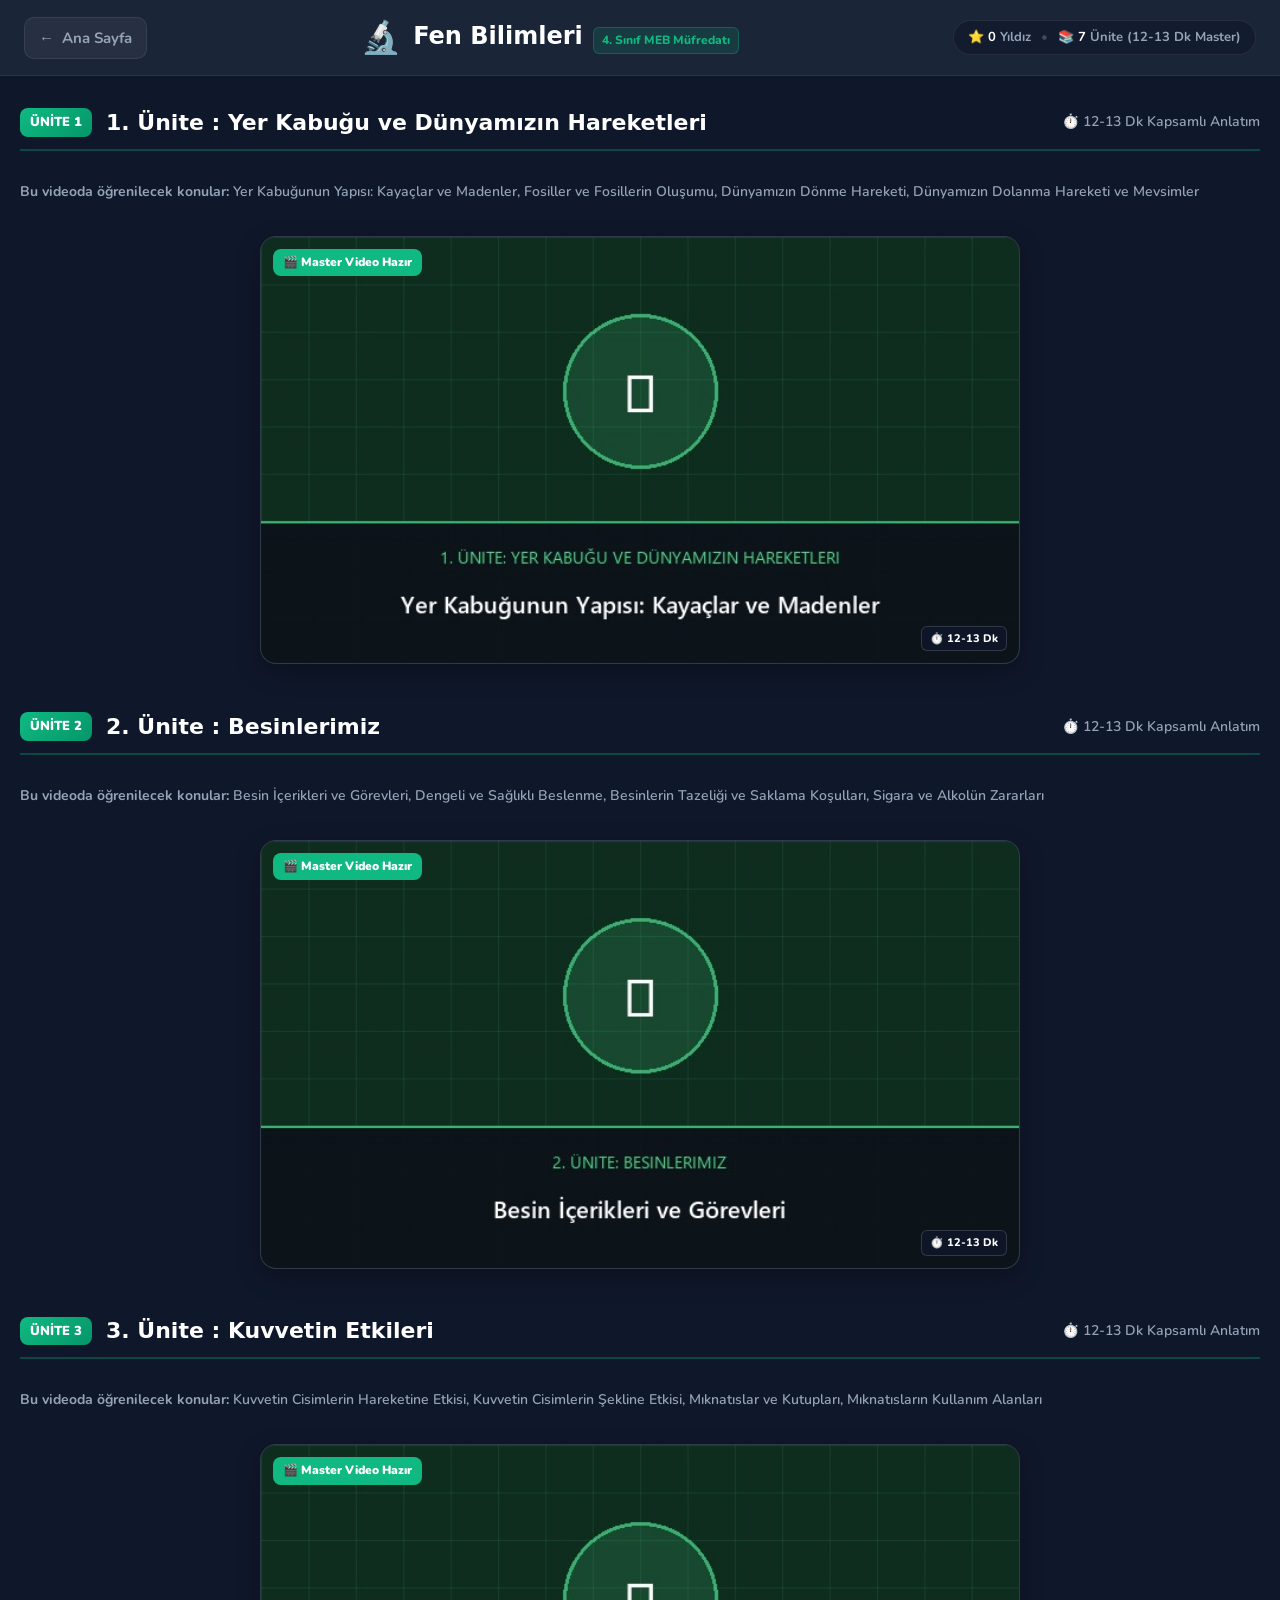
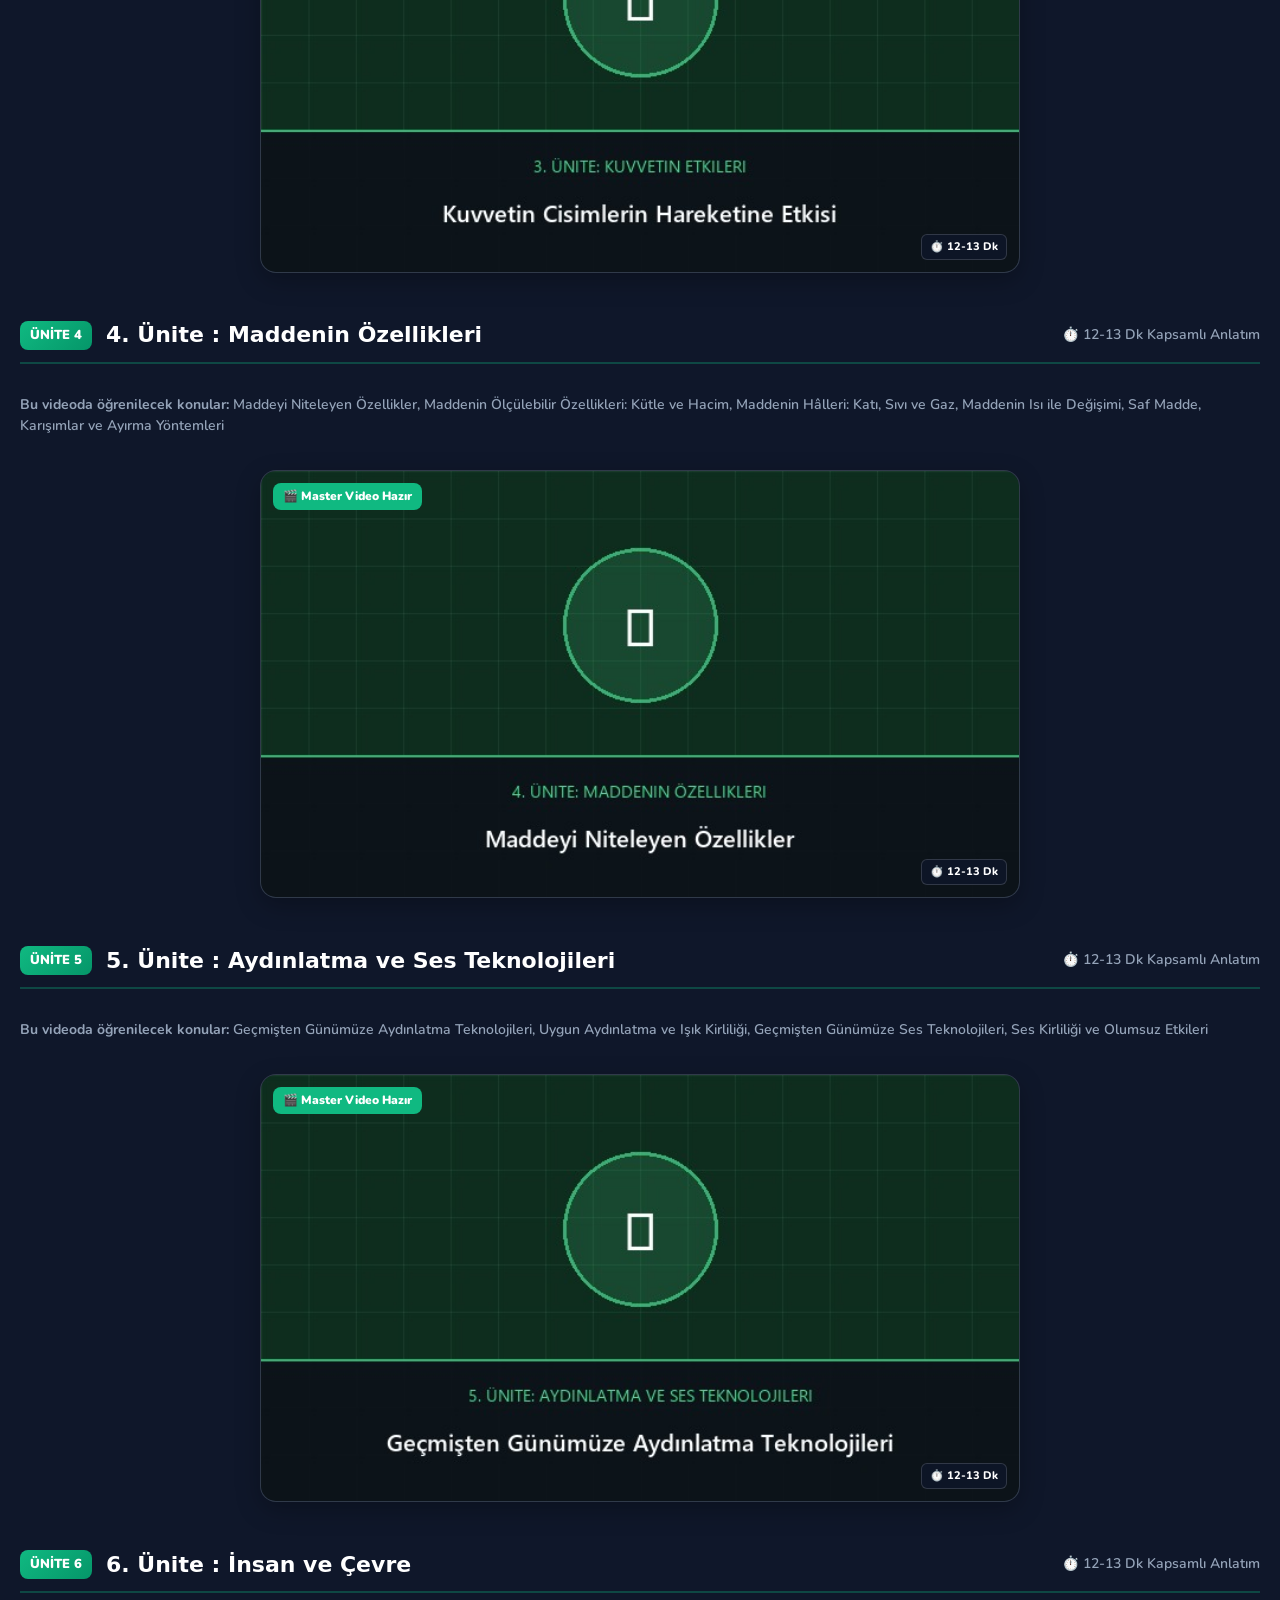
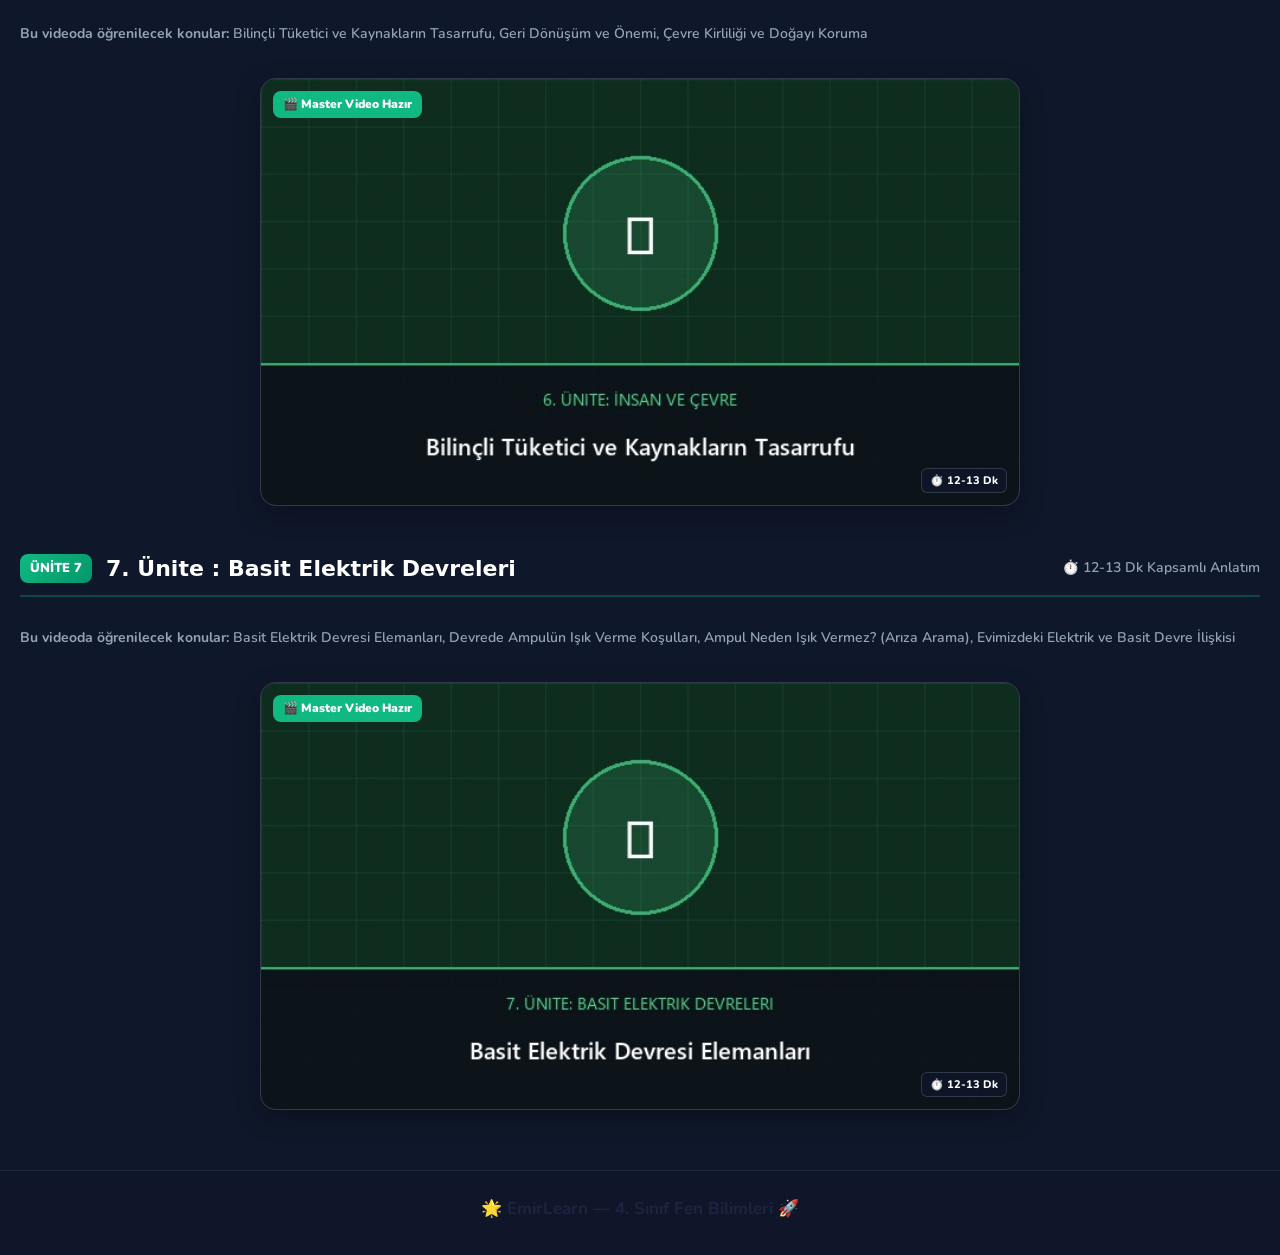
==== fen/index.html @ d43d8d72 "emir" ====
<!DOCTYPE html>
<html lang="tr">
<head>
  <meta charset="UTF-8" />
  <meta name="viewport" content="width=device-width, initial-scale=1.0" />
  <title>Fen Bilimleri — 4. Sınıf | EmirLearn</title>
  <link rel="stylesheet" href="../style.css" />
  <link rel="stylesheet" href="fen.css" />
  <link href="https://fonts.googleapis.com/css2?family=Nunito:wght@400;600;700;800;900&display=swap" rel="stylesheet" />
</head>
<body class="clean-subject-page fen-theme">

  <!-- 1. SADE VE ŞIK ÜST HEADER (KALABALIKSIZ) -->
  <header class="clean-nav-header">
    <div class="clean-nav-inner">
      <a href="../index.html" class="clean-back-link" title="Ana Sayfaya Dön">
        <span class="back-icon">←</span>
        <span class="back-text">Ana Sayfa</span>
      </a>

      <div class="clean-title-center">
        <span class="subject-emoji">🔬</span>
        <div class="title-wrap">
          <h1 class="subject-main-heading">Fen Bilimleri</h1>
          <span class="grade-pill">4. Sınıf MEB Müfredatı</span>
        </div>
      </div>

      <div class="clean-stats-pill">
        <span class="stat-item">⭐ <strong id="headerStarCount">0</strong> Yıldız</span>
        <span class="stat-divider">•</span>
        <span class="stat-item">📚 <strong>7</strong> Ünite (12-13 Dk Master)</span>
      </div>
    </div>
  </header>

  <!-- 2. ÜNİTELER VE KONULAR (1. ÜNİTE : KONUSU -> KONU İSMİ VE RESMİ) -->
  <main class="clean-content-wrapper">
    <div class="clean-container">
      <div id="unitsContainer" class="units-flow-container">
        <div class="clean-loading-box">
          <div class="spinner"></div>
          <p>Fen Bilimleri konuları yükleniyor...</p>
        </div>
      </div>
    </div>
  </main>

  <!-- 3. DİREKT VİDEO MODAL (TIKLAYINCA DİREKT AÇILIR & SAĞ ÜSTTE KIRMIZI ÇARPI) -->
  <div id="directVideoModal" class="video-cinema-backdrop" style="display:none;" onclick="handleModalBackdropClick(event)">
    <div class="video-cinema-container">
      <button class="red-cross-close-btn" onclick="closeDirectVideoModal()" title="Videoyu Kapat (ESC)" aria-label="Videoyu Kapat">
        ✕
      </button>

      <div class="cinema-header">
        <span class="cinema-unit-tag" id="cinemaUnitTag">1. Ünite</span>
        <h2 class="cinema-lesson-title" id="cinemaLessonTitle">Ders Videosu</h2>
      </div>

      <div class="cinema-player-area">
        <div class="video-aspect-box" id="cinemaVideoBox">
          <video id="modalVideoElement" controls playsinline preload="auto">
            <source id="modalVideoSource" src="" type="video/mp4" />
            Tarayıcınız video oynatmayı desteklemiyor.
          </video>
        </div>

        <div id="cinemaPendingBox" class="pending-notice-box" style="display:none;">
          <div class="pending-emoji">🎬</div>
          <h3>Bu konunun videosu hazırlanıyor!</h3>
          <p id="pendingText">Şimdilik bu konunun interaktif test sorularını çözebilir ve deneyleri keşfedebilirsin.</p>
        </div>
      </div>

      <div class="cinema-footer">
        <div class="cinema-footer-left">
          <span class="duration-badge" id="cinemaDurationBadge">⏱ — dk</span>
          <span class="desc-text" id="cinemaDescText">Konuyu keşfettikten sonra 5 soruluk test ile kendini dene!</span>
        </div>
        <div class="cinema-footer-right">
          <button class="go-test-button" id="cinemaGoTestBtn" onclick="goToCurrentQuiz()">
            <span>📝 Konu Testini Çöz (5 Soru)</span>
            <span class="arrow-icon">→</span>
          </button>
        </div>
      </div>
    </div>
  </div>

  <footer class="clean-footer">
    <p>🌟 EmirLearn — 4. Sınıf Fen Bilimleri 🚀</p>
  </footer>

  <script src="../data/fen-lessons-data.js"></script>
  <script src="fen-app.js"></script>
</body>
</html>
---- style.css ----
/* ==========================================================================
   EmirLearn — 4. Sınıf Türkçe Çocuk Eğitim Platformu Tasarım Sistemi
   Tasarım Değişkenleri, Tipografi, Bileşenler, Modüller ve PWA Stilleri
   ========================================================================== */

/* --------------------------------------------------------------------------
   1. CSS DEĞİŞKENLERİ (:root) & TEMALAR
   -------------------------------------------------------------------------- */
:root {
  /* Marka Renkleri */
  --marka: #7C3AED;
  --marka-koyu: #5B21B6;
  --marka-acik: #F1E8FF;
  --marka-gradyan: linear-gradient(135deg, #7C3AED, #EC4899);

  /* Zemin ve Metin Renkleri */
  --zemin: #F3F5FF;
  --kart: #FFFFFF;
  --metin: #1F2340;
  --metin-ikincil: #5B6280;
  --cizgi: #E3E7F5;

  /* Sabit Ders Renkleri (Varsayılan: Sosyal) */
  --ders-ana: #FF9F1C;
  --ders-koyu: #B45309;
  --ders-acik: #FFF3E0;

  /* Durum Renkleri */
  --basari: #16A34A;
  --yumusak-hata: #FB7185;
  --altin: #FFC83D;

  /* Ölçüler & Köşe Yuvarlaklıkları */
  --r-sm: 12px;
  --r-md: 20px;
  --r-lg: 28px;
  --r-full: 999px;

  /* Boşluk Ölçeği */
  --s-4: 4px;
  --s-8: 8px;
  --s-12: 12px;
  --s-16: 16px;
  --s-24: 24px;
  --s-32: 32px;
  --s-48: 48px;

  /* Yumuşak Renkli Gölgeler */
  --golge-sm: 0 4px 12px rgba(124, 58, 237, 0.08);
  --golge-md: 0 8px 24px rgba(124, 58, 237, 0.12);
  --golge-lg: 0 16px 40px rgba(124, 58, 237, 0.18);
  --golge-kart: 0 6px 20px rgba(31, 35, 64, 0.06);

  /* Geçişler */
  --gecis-hizli: 150ms ease;
  --gecis-normal: 250ms cubic-bezier(0.4, 0, 0.2, 1);

  /* Tipografi */
  --font-baslik: 'Baloo 2', ui-rounded, 'Segoe UI', system-ui, -apple-system, sans-serif;
  --font-govde: 'Nunito', ui-rounded, 'Segoe UI', system-ui, -apple-system, sans-serif;
}

/* Ders Teması Özelleştirmeleri (data-ders özniteliği) */
[data-ders="sosyal"],
.ders-tema-sosyal {
  --ders-ana: #FF9F1C;
  --ders-koyu: #B45309;
  --ders-acik: #FFF3E0;
}

[data-ders="turkce"],
.ders-tema-turkce {
  --ders-ana: #F43F5E;
  --ders-koyu: #BE123C;
  --ders-acik: #FFE4E9;
}

[data-ders="matematik"],
.ders-tema-matematik {
  --ders-ana: #3B82F6;
  --ders-koyu: #1D4ED8;
  --ders-acik: #E0EDFF;
}

[data-ders="fen"],
.ders-tema-fen {
  --ders-ana: #10B981;
  --ders-koyu: #047857;
  --ders-acik: #DDF8EC;
}

/* --------------------------------------------------------------------------
   2. TEMEL SIFIRLAMA & TİPOGRAFİ
   -------------------------------------------------------------------------- */
*, *::before, *::after {
  box-sizing: border-box;
  margin: 0;
  padding: 0;
}

html {
  font-size: 17px;
  scroll-behavior: smooth;
  -webkit-text-size-adjust: 100%;
}

body {
  font-family: var(--font-govde);
  font-size: 1rem;
  line-height: 1.6;
  color: var(--metin);
  background-color: var(--zemin);
  min-height: 100vh;
  display: flex;
  flex-direction: column;
  overflow-x: hidden;
}

h1, h2, h3, h4, h5, h6 {
  font-family: var(--font-baslik);
  font-weight: 700;
  line-height: 1.25;
  color: var(--metin);
}

h1 { font-size: 40px; }
h2 { font-size: 30px; }
h3 { font-size: 22px; }
h4 { font-size: 18px; }

p {
  margin-bottom: var(--s-8);
  font-size: 1rem;
  color: var(--metin);
}

a {
  color: var(--marka);
  text-decoration: none;
  transition: color var(--gecis-hizli);
}

img, video {
  max-width: 100%;
  display: block;
}

/* Erişilebilir Odak Halkası (:focus-visible) */
:focus-visible {
  outline: 3px solid var(--marka);
  outline-offset: 2px;
  border-radius: var(--r-sm);
}

/* --------------------------------------------------------------------------
   3. TEK TİP BİLEŞENLER (BUTONLAR, ROZETLER, KARTLAR)
   -------------------------------------------------------------------------- */

/* Buton Ailesi — min yükseklik 48px, dokunmatik dostu */
.btn {
  display: inline-flex;
  align-items: center;
  justify-content: center;
  gap: var(--s-8);
  min-height: 48px;
  padding: var(--s-12) var(--s-24);
  font-family: var(--font-govde);
  font-size: 1rem;
  font-weight: 800;
  border-radius: var(--r-md);
  border: 2px solid transparent;
  cursor: pointer;
  user-select: none;
  text-align: center;
  transition: transform var(--gecis-hizli), box-shadow var(--gecis-hizli), background var(--gecis-hizli);
}

.btn:hover:not(:disabled) {
  transform: translateY(-2px);
}

.btn:active:not(:disabled) {
  transform: scale(0.97);
}

.btn:disabled {
  opacity: 0.55;
  cursor: not-allowed;
  transform: none;
}

/* Birincil Buton: Gradyan dolgulu */
.btn-birincil {
  background: var(--marka-gradyan);
  color: #FFFFFF;
  box-shadow: 0 4px 16px rgba(124, 58, 237, 0.28);
}
.btn-birincil:hover:not(:disabled) {
  box-shadow: 0 8px 24px rgba(124, 58, 237, 0.40);
}

/* İkincil Buton: Açık zemin + yumuşak çerçeve */
.btn-ikincil {
  background: var(--marka-acik);
  color: var(--marka-koyu);
  border-color: rgba(124, 58, 237, 0.25);
}
.btn-ikincil:hover:not(:disabled) {
  background: #E9DCFF;
  border-color: var(--marka);
}

/* Üçüncül Buton: Yalnız metin */
.btn-ucuncul {
  background: transparent;
  color: var(--metin-ikincil);
}
.btn-ucuncul:hover:not(:disabled) {
  background: rgba(31, 35, 64, 0.05);
  color: var(--metin);
}

/* Ders Renkli Birincil Buton */
.btn-ders {
  background: var(--ders-ana);
  color: #FFFFFF;
  box-shadow: 0 4px 14px rgba(0, 0, 0, 0.12);
}
.btn-ders:hover:not(:disabled) {
  filter: brightness(1.08);
}

/* Rozetler (Pills) */
.rozet {
  display: inline-flex;
  align-items: center;
  gap: var(--s-4);
  padding: 4px 12px;
  font-family: var(--font-govde);
  font-size: 0.85rem;
  font-weight: 800;
  border-radius: var(--r-full);
  line-height: 1.4;
}

.rozet-marka {
  background: var(--marka-acik);
  color: var(--marka-koyu);
}

.rozet-ders {
  background: var(--ders-acik);
  color: var(--ders-koyu);
  border: 1px solid rgba(0, 0, 0, 0.06);
}

.rozet-altin {
  background: #FFF8E1;
  color: #B45309;
}

.rozet-basari {
  background: #DDF8EC;
  color: var(--basari);
}

/* Segmented Kontrol (Kartlar | Harita) */
.segment-kontrol {
  display: inline-flex;
  background: #E8EDF8;
  padding: 4px;
  border-radius: var(--r-full);
  gap: 4px;
}

.segment-btn {
  display: inline-flex;
  align-items: center;
  gap: 6px;
  padding: 8px 18px;
  font-family: var(--font-govde);
  font-size: 0.95rem;
  font-weight: 800;
  color: var(--metin-ikincil);
  background: transparent;
  border: none;
  border-radius: var(--r-full);
  cursor: pointer;
  transition: all var(--gecis-hizli);
  min-height: 40px;
}

.segment-btn.aktif {
  background: #FFFFFF;
  color: var(--marka);
  box-shadow: 0 2px 8px rgba(0, 0, 0, 0.1);
}

/* --------------------------------------------------------------------------
   4. ÜST BAŞLIK (HEADER) & GAMIFICATION BAR
   -------------------------------------------------------------------------- */
.ana-header {
  background: #FFFFFF;
  border-bottom: 2px solid var(--cizgi);
  position: sticky;
  top: 0;
  z-index: 100;
  box-shadow: var(--golge-sm);
}

.header-govde {
  max-width: 1280px;
  margin: 0 auto;
  padding: var(--s-12) var(--s-24);
  display: flex;
  align-items: center;
  justify-content: space-between;
  gap: var(--s-16);
}

.logo-alani {
  display: flex;
  align-items: center;
  gap: var(--s-12);
  cursor: pointer;
}

.logo-ikon {
  font-size: 2.2rem;
  line-height: 1;
  filter: drop-shadow(0 4px 8px rgba(124, 58, 237, 0.3));
  transition: transform var(--gecis-normal);
}
.logo-alani:hover .logo-ikon {
  transform: rotate(15deg) scale(1.1);
}

.logo-baslik {
  font-family: var(--font-baslik);
  font-size: 1.7rem;
  font-weight: 800;
  background: var(--marka-gradyan);
  -webkit-background-clip: text;
  -webkit-text-fill-color: transparent;
  display: block;
  line-height: 1.1;
}

.logo-alt {
  font-size: 0.82rem;
  font-weight: 700;
  color: var(--metin-ikincil);
  letter-spacing: 0.3px;
}

/* Gamification İstatistikleri (Seviye, XP, Yıldız, Elmas, Seri) */
.header-istatistikler {
  display: flex;
  align-items: center;
  gap: var(--s-12);
  flex-wrap: wrap;
}

.stat-kapsul {
  display: flex;
  align-items: center;
  gap: 6px;
  background: var(--zemin);
  border: 1px solid var(--cizgi);
  padding: 6px 14px;
  border-radius: var(--r-full);
  font-weight: 800;
  font-size: 0.95rem;
  color: var(--metin);
  min-height: 40px;
  cursor: default;
  transition: transform var(--gecis-hizli);
}
.stat-kapsul:hover {
  transform: translateY(-1px);
}

.seviye-bar-kapsul {
  display: flex;
  flex-direction: column;
  gap: 3px;
  min-width: 140px;
  background: #FFFFFF;
  padding: 4px 12px;
  border-radius: var(--r-md);
  border: 1px solid var(--cizgi);
}

.seviye-metin-satiri {
  display: flex;
  justify-content: space-between;
  font-size: 0.8rem;
  font-weight: 800;
  color: var(--marka-koyu);
}

.seviye-bar-iz {
  width: 100%;
  height: 6px;
  background: var(--marka-acik);
  border-radius: var(--r-full);
  overflow: hidden;
}

.seviye-bar-dolgu {
  height: 100%;
  background: var(--marka-gradyan);
  border-radius: var(--r-full);
  transition: width 0.4s ease;
}

.ebeveyn-giris-btn {
  background: #EDE9FE;
  color: var(--marka);
  border: none;
  padding: 8px 14px;
  border-radius: var(--r-full);
  font-weight: 800;
  font-size: 0.9rem;
  cursor: pointer;
  display: flex;
  align-items: center;
  gap: 6px;
  transition: all var(--gecis-hizli);
}
.ebeveyn-giris-btn:hover {
  background: var(--marka);
  color: #FFFFFF;
}

/* --------------------------------------------------------------------------
   5. HERO BÖLÜMÜ & GÜNLÜK HEDEF SANDIĞI
   -------------------------------------------------------------------------- */
.hero-alani {
  background: linear-gradient(180deg, #FFFFFF 0%, var(--zemin) 100%);
  padding: var(--s-32) var(--s-24) var(--s-16);
  border-bottom: 1px solid var(--cizgi);
}

.hero-govde {
  max-width: 1280px;
  margin: 0 auto;
  display: grid;
  grid-template-columns: 1fr auto;
  gap: var(--s-24);
  align-items: center;
}

.hero-metinler h1 {
  margin-bottom: var(--s-8);
  color: var(--metin);
}

.hero-metinler p {
  font-size: 1.1rem;
  color: var(--metin-ikincil);
  max-width: 680px;
  margin-bottom: var(--s-16);
}

.hero-aksiyonlar {
  display: flex;
  gap: var(--s-12);
  flex-wrap: wrap;
}

.gunluk-sandik-karti {
  background: #FFFFFF;
  border: 2px dashed #CBD5E1;
  border-radius: var(--r-lg);
  padding: var(--s-16) var(--s-24);
  display: flex;
  align-items: center;
  gap: var(--s-16);
  box-shadow: var(--golge-sm);
  cursor: pointer;
  transition: all var(--gecis-hizli);
}
.gunluk-sandik-karti:hover {
  border-color: var(--altin);
  transform: translateY(-2px);
  box-shadow: 0 8px 24px rgba(255, 200, 61, 0.25);
}

.sandik-ikon {
  font-size: 2.5rem;
  animation: sandikSalla 3s infinite ease-in-out;
}
@keyframes sandikSalla {
  0%, 100% { transform: rotate(0deg); }
  10%, 30% { transform: rotate(-8deg); }
  20%, 40% { transform: rotate(8deg); }
  50% { transform: rotate(0deg); }
}

.sandik-bilgi h4 {
  font-size: 1rem;
  margin-bottom: 2px;
}
.sandik-bilgi p {
  font-size: 0.85rem;
  color: var(--metin-ikincil);
  margin: 0;
}

/* --------------------------------------------------------------------------
   6. DERSLER, FİLTRELER VE ARAMA
   -------------------------------------------------------------------------- */
.dersler-bolumu {
  max-width: 1280px;
  margin: 0 auto;
  padding: var(--s-32) var(--s-24) var(--s-48);
  width: 100%;
}

.bolum-baslik-satiri {
  display: flex;
  align-items: center;
  justify-content: space-between;
  flex-wrap: wrap;
  gap: var(--s-16);
  margin-bottom: var(--s-24);
}

.baslik-sol {
  display: flex;
  align-items: center;
  gap: var(--s-12);
}

.filtre-ve-arama-bari {
  display: flex;
  flex-direction: column;
  gap: var(--s-16);
  margin-bottom: var(--s-32);
}

/* Ders Filtre Çipleri */
.ders-cipleri-sarmal {
  display: flex;
  align-items: center;
  gap: var(--s-12);
  overflow-x: auto;
  padding-bottom: 6px;
  scroll-snap-type: x mandatory;
  -webkit-overflow-scrolling: touch;
}

.ders-cipleri-sarmal::-webkit-scrollbar {
  height: 6px;
}
.ders-cipleri-sarmal::-webkit-scrollbar-thumb {
  background: #CBD5E1;
  border-radius: 999px;
}

.ders-cipi {
  flex-shrink: 0;
  scroll-snap-align: start;
  min-height: 48px;
  padding: var(--s-8) var(--s-24);
  border-radius: var(--r-full);
  background: #FFFFFF;
  border: 2px solid var(--cizgi);
  color: var(--metin);
  font-family: var(--font-govde);
  font-size: 1rem;
  font-weight: 800;
  display: inline-flex;
  align-items: center;
  gap: var(--s-8);
  cursor: pointer;
  transition: all var(--gecis-hizli);
}

.ders-cipi:hover {
  transform: translateY(-2px);
  border-color: #CBD5E1;
}

.ders-cipi.aktif {
  background: var(--ders-ana);
  color: #FFFFFF;
  border-color: var(--ders-ana);
  box-shadow: 0 4px 14px rgba(0, 0, 0, 0.15);
}

.ders-sayac {
  background: rgba(0, 0, 0, 0.08);
  padding: 2px 8px;
  border-radius: var(--r-full);
  font-size: 0.85rem;
}
.ders-cipi.aktif .ders-sayac {
  background: rgba(255, 255, 255, 0.28);
  color: #FFFFFF;
}

/* Arama ve Ekstra Filtreler Satırı */
.arama-ve-ekstra-satir {
  display: flex;
  align-items: center;
  justify-content: space-between;
  flex-wrap: wrap;
  gap: var(--s-16);
}

.arama-kutusu-sarmal {
  position: relative;
  flex: 1;
  min-width: 260px;
  max-width: 480px;
}

.arama-kutusu {
  width: 100%;
  min-height: 48px;
  padding: var(--s-12) var(--s-16) var(--s-12) 44px;
  font-family: var(--font-govde);
  font-size: 1rem;
  color: var(--metin);
  background: #FFFFFF;
  border: 2px solid var(--cizgi);
  border-radius: var(--r-full);
  outline: none;
  transition: border-color var(--gecis-hizli), box-shadow var(--gecis-hizli);
}
.arama-kutusu:focus {
  border-color: var(--marka);
  box-shadow: 0 0 0 3px rgba(124, 58, 237, 0.15);
}

.arama-ikonu {
  position: absolute;
  left: 16px;
  top: 50%;
  transform: translateY(-50%);
  color: var(--metin-ikincil);
  font-size: 1.1rem;
  pointer-events: none;
}

.filtre-secenekleri-sag {
  display: flex;
  align-items: center;
  gap: var(--s-16);
  flex-wrap: wrap;
}

/* Toggle Switch (Sadece bitmemişler) */
.toggle-etiket {
  display: inline-flex;
  align-items: center;
  gap: var(--s-8);
  font-weight: 700;
  font-size: 0.95rem;
  cursor: pointer;
  user-select: none;
}

.toggle-anahtar {
  position: relative;
  display: inline-block;
  width: 46px;
  height: 26px;
}
.toggle-anahtar input {
  opacity: 0;
  width: 0;
  height: 0;
}
.toggle-kaydirak {
  position: absolute;
  cursor: pointer;
  top: 0; left: 0; right: 0; bottom: 0;
  background-color: #CBD5E1;
  border-radius: 999px;
  transition: 0.25s;
}
.toggle-kaydirak:before {
  position: absolute;
  content: "";
  height: 20px;
  width: 20px;
  left: 3px;
  bottom: 3px;
  background-color: white;
  border-radius: 50%;
  transition: 0.25s;
}
.toggle-anahtar input:checked + .toggle-kaydirak {
  background-color: var(--marka);
}
.toggle-anahtar input:checked + .toggle-kaydirak:before {
  transform: translateX(20px);
}

/* Sıralama Seçicisi */
.siralama-secici {
  min-height: 48px;
  padding: 0 var(--s-16);
  border-radius: var(--r-md);
  border: 2px solid var(--cizgi);
  background: #FFFFFF;
  font-family: var(--font-govde);
  font-size: 0.95rem;
  font-weight: 700;
  color: var(--metin);
  cursor: pointer;
  outline: none;
}
.siralama-secici:focus {
  border-color: var(--marka);
}

/* --------------------------------------------------------------------------
   7. ÜNİTE KARTLARI IZGARASI (KOMUT 2 STANDARDI)
   -------------------------------------------------------------------------- */
.unite-kartlari-grid {
  display: grid;
  grid-template-columns: repeat(auto-fill, minmax(320px, 1fr));
  gap: var(--s-24);
  width: 100%;
}

/* Ünite Kartı */
.unite-karti {
  background: var(--kart);
  border-radius: var(--r-lg);
  border: 2px solid transparent;
  box-shadow: var(--golge-kart);
  display: flex;
  flex-direction: column;
  overflow: hidden;
  position: relative;
  transition: transform var(--gecis-normal), box-shadow var(--gecis-normal), border-color var(--gecis-normal);
  cursor: pointer;
  height: 100%; /* Eşit yükseklik */
  animation: kartBelir 0.3s cubic-bezier(0.4, 0, 0.2, 1) both;
}

@keyframes kartBelir {
  from {
    opacity: 0;
    transform: translateY(12px);
  }
  to {
    opacity: 1;
    transform: translateY(0);
  }
}

.unite-karti:hover,
.unite-karti:focus-within {
  transform: translateY(-6px);
  box-shadow: 0 12px 32px rgba(124, 58, 237, 0.15);
  border-color: var(--ders-ana);
}

.unite-karti.tamamlandi {
  border-color: var(--altin);
  box-shadow: 0 8px 24px rgba(255, 200, 61, 0.2);
}

/* Kart Kapak Bölümü (16:9 Sabit Oran) */
.kart-kapak {
  position: relative;
  width: 100%;
  aspect-ratio: 16 / 9;
  background: linear-gradient(135deg, var(--ders-ana), var(--ders-koyu));
  overflow: hidden;
  display: flex;
  align-items: center;
  justify-content: center;
}

/* Gerçek Küçük Resim Görseli (Varsa net, soluklaştırmasız) */
.kart-kapak-gorseli {
  position: absolute;
  inset: 0;
  width: 100%;
  height: 100%;
  object-fit: cover;
  transition: transform 0.3s ease;
}
.unite-karti:hover .kart-kapak-gorseli {
  transform: scale(1.04);
}

/* Arka Plandaki Dev Ünite Numarası Filigranı */
.kart-filigran-no {
  position: absolute;
  right: -10px;
  bottom: -25px;
  font-family: var(--font-baslik);
  font-size: 130px;
  font-weight: 900;
  color: rgba(255, 255, 255, 0.18);
  pointer-events: none;
  user-select: none;
  line-height: 1;
}

/* Kart Kapak Üstü Rozeti (Sol Üst: TEK ROZET) */
.kart-rozet-sol-ust {
  position: absolute;
  top: 12px;
  left: 12px;
  background: rgba(15, 23, 42, 0.75);
  backdrop-filter: blur(8px);
  color: #FFFFFF;
  padding: 4px 10px;
  border-radius: var(--r-full);
  font-size: 0.8rem;
  font-weight: 800;
  z-index: 2;
  display: inline-flex;
  align-items: center;
  gap: 4px;
}

/* Kart Kapak Süre Rozeti (Sağ Alt: SÜRE KARTTA YALNIZCA BURADA!) */
.kart-sure-sag-alt {
  position: absolute;
  right: 12px;
  bottom: 12px;
  background: rgba(15, 23, 42, 0.85);
  backdrop-filter: blur(8px);
  color: #FFFFFF;
  padding: 4px 10px;
  border-radius: var(--r-full);
  font-size: 0.8rem;
  font-weight: 800;
  z-index: 2;
  display: inline-flex;
  align-items: center;
  gap: 4px;
}

/* 64px Oynat Butonu ve Nabız Halkası */
.kart-oynat-sarmal {
  position: relative;
  z-index: 3;
  display: flex;
  flex-direction: column;
  align-items: center;
  gap: 6px;
  cursor: pointer;
}

.kart-oynat-butonu-64 {
  width: 64px;
  height: 64px;
  border-radius: 50%;
  background: #FFFFFF;
  color: var(--ders-koyu);
  display: flex;
  align-items: center;
  justify-content: center;
  font-size: 26px;
  padding-left: 4px; /* play ikonunu ortalar */
  box-shadow: 0 8px 24px rgba(0, 0, 0, 0.28);
  transition: transform var(--gecis-normal), box-shadow var(--gecis-normal);
  position: relative;
}

.unite-karti:hover .kart-oynat-butonu-64 {
  transform: scale(1.08);
  box-shadow: 0 12px 30px rgba(0, 0, 0, 0.35);
}

.nabiz-halkasi {
  position: absolute;
  inset: -6px;
  border-radius: 50%;
  border: 3px solid rgba(255, 255, 255, 0.7);
  animation: nabizAt 2s infinite ease-out;
  opacity: 0;
  pointer-events: none;
}
.unite-karti:hover .nabiz-halkasi {
  opacity: 1;
}

@keyframes nabizAt {
  0% { transform: scale(0.95); opacity: 0.8; }
  100% { transform: scale(1.3); opacity: 0; }
}

.kart-oynat-yazi {
  color: #FFFFFF;
  font-size: 0.85rem;
  font-weight: 800;
  text-shadow: 0 2px 6px rgba(0, 0, 0, 0.7);
  letter-spacing: 0.2px;
}

/* Kart Gövdesi */
.kart-govde {
  padding: var(--s-24);
  display: flex;
  flex-direction: column;
  flex: 1;
  gap: var(--s-16);
}

.kart-ust-satir {
  display: flex;
  align-items: center;
  justify-content: space-between;
  gap: var(--s-8);
}

.kart-durum-rozet {
  font-size: 0.8rem;
  font-weight: 800;
  padding: 3px 10px;
  border-radius: var(--r-full);
}
.durum-yeni {
  background: #E0F2FE;
  color: #0369A1;
}
.durum-devam {
  background: #FEF3C7;
  color: #B45309;
}
.durum-tamam {
  background: #DDF8EC;
  color: var(--basari);
}

.kart-baslik {
  font-size: 22px;
  line-height: 1.3;
  margin: 0;
  display: -webkit-box;
  -webkit-line-clamp: 2;
  -webkit-box-orient: vertical;
  overflow: hidden;
  min-height: 2.6em;
}

/* Konu Çipleri Bölümü (Kesintisiz, Tıklayınca Açılır) */
.kart-konular-alani {
  display: flex;
  flex-direction: column;
  gap: 6px;
}

.kart-konular-baslik {
  font-size: 0.82rem;
  font-weight: 800;
  color: var(--metin-ikincil);
  text-transform: uppercase;
  letter-spacing: 0.5px;
}

.kart-konu-cipleri {
  display: flex;
  flex-wrap: wrap;
  gap: 6px;
}

.mini-konu-cipi {
  background: var(--zemin);
  border: 1px solid var(--cizgi);
  color: var(--metin);
  font-size: 0.82rem;
  font-weight: 700;
  padding: 4px 10px;
  border-radius: var(--r-md);
  line-height: 1.3;
}

.daha-fazla-konu-cipi {
  background: var(--marka-acik);
  color: var(--marka-koyu);
  border: 1px dashed var(--marka);
  font-size: 0.82rem;
  font-weight: 800;
  padding: 4px 10px;
  border-radius: var(--r-md);
  cursor: pointer;
}
.daha-fazla-konu-cipi:hover {
  background: #E8D8FF;
}

/* İlerleme Şeridi (3 Adımlı Yol: İzle -> Mini Test -> Ünite Testi) */
.kart-ilerleme-seridi {
  display: flex;
  align-items: center;
  justify-content: space-between;
  background: var(--zemin);
  padding: 10px 14px;
  border-radius: var(--r-md);
  border: 1px solid var(--cizgi);
  margin-top: auto;
}

.adim-ogesi {
  display: flex;
  align-items: center;
  gap: 5px;
  font-size: 0.82rem;
  font-weight: 800;
  color: var(--metin-ikincil);
}
.adim-ogesi.tamam {
  color: var(--ders-koyu);
}
.adim-ogesi.tamam .adim-isaret {
  color: var(--basari);
}

.adim-ok {
  color: #CBD5E1;
  font-size: 0.8rem;
}

/* Kart Alt Butonları */
.kart-alt-butonlar {
  display: grid;
  grid-template-columns: 1fr 1fr;
  gap: var(--s-12);
  margin-top: var(--s-12);
}

.kart-alt-butonlar .btn {
  min-height: 44px;
  padding: 8px 12px;
  font-size: 0.9rem;
}

/* --------------------------------------------------------------------------
   8. MACERA HARİTASI (KOMUT 3 ÖĞRENME YOLU)
   -------------------------------------------------------------------------- */
.macera-haritasi-kapsayici {
  background: #FFFFFF;
  border-radius: var(--r-lg);
  border: 2px solid var(--cizgi);
  box-shadow: var(--golge-kart);
  padding: var(--s-32) var(--s-24);
  position: relative;
  overflow: hidden;
}

.harita-ada-bolumu {
  margin-bottom: var(--s-48);
  position: relative;
}

.harita-ada-baslik {
  display: flex;
  align-items: center;
  gap: var(--s-12);
  margin-bottom: var(--s-24);
  padding-bottom: var(--s-12);
  border-bottom: 2px solid var(--cizgi);
}

/* SVG Yol ve Checkpoint Konteyneri */
.harita-yol-alani {
  position: relative;
  min-height: 480px;
  width: 100%;
}

.harita-svg-yol {
  position: absolute;
  top: 0;
  left: 0;
  width: 100%;
  height: 100%;
  pointer-events: none;
}

.harita-yol-cizgi {
  fill: none;
  stroke: #E2E8F0;
  stroke-width: 12;
  stroke-linecap: round;
  stroke-linejoin: round;
}

.harita-yol-tamamlandi {
  fill: none;
  stroke: var(--ders-ana);
  stroke-width: 12;
  stroke-linecap: round;
  stroke-linejoin: round;
  stroke-dasharray: 12 6;
}

/* 72px Kontrol Noktaları */
.harita-noktalar-grubu {
  position: relative;
  width: 100%;
  min-height: 480px;
}

.harita-checkpoint-72 {
  position: absolute;
  width: 72px;
  height: 72px;
  border-radius: 50%;
  background: #FFFFFF;
  border: 4px solid #CBD5E1;
  display: flex;
  flex-direction: column;
  align-items: center;
  justify-content: center;
  cursor: pointer;
  transform: translate(-50%, -50%);
  transition: transform var(--gecis-normal), box-shadow var(--gecis-normal), border-color var(--gecis-normal);
  z-index: 10;
  box-shadow: 0 8px 20px rgba(0, 0, 0, 0.12);
}

.harita-checkpoint-72:hover {
  transform: translate(-50%, -50%) scale(1.12);
  box-shadow: 0 12px 28px rgba(124, 58, 237, 0.25);
  border-color: var(--marka);
}

.harita-checkpoint-72.tamam {
  background: var(--ders-ana);
  border-color: #FFFFFF;
  color: #FFFFFF;
  box-shadow: 0 8px 24px rgba(0, 0, 0, 0.2);
}

.harita-checkpoint-72.aktif {
  background: #FFFFFF;
  border-color: var(--ders-ana);
  box-shadow: 0 0 0 8px rgba(124, 58, 237, 0.2);
  animation: aktifNoktaNabiz 2s infinite;
}

@keyframes aktifNoktaNabiz {
  0% { box-shadow: 0 0 0 4px rgba(124, 58, 237, 0.25); }
  50% { box-shadow: 0 0 0 12px rgba(124, 58, 237, 0.45); }
  100% { box-shadow: 0 0 0 4px rgba(124, 58, 237, 0.25); }
}

.harita-checkpoint-72.kilitli {
  background: #F1F5F9;
  border-color: #E2E8F0;
  opacity: 0.65;
  cursor: not-allowed;
}

.checkpoint-no {
  font-family: var(--font-baslik);
  font-size: 20px;
  font-weight: 800;
  line-height: 1;
}

.checkpoint-ikon {
  font-size: 16px;
  margin-top: 2px;
}

.checkpoint-yildizlar {
  position: absolute;
  bottom: -18px;
  display: flex;
  gap: 2px;
  font-size: 11px;
}

/* Roki Konuşma Balonu (Aktif Noktada) */
.roki-harita-balonu {
  position: absolute;
  top: -64px;
  background: #FFFFFF;
  border: 2px solid var(--marka);
  border-radius: var(--r-md);
  padding: 6px 12px;
  font-size: 0.82rem;
  font-weight: 800;
  color: var(--marka-koyu);
  white-space: nowrap;
  box-shadow: 0 6px 16px rgba(124, 58, 237, 0.25);
  display: flex;
  align-items: center;
  gap: 6px;
  pointer-events: none;
  animation: balonSalin 2s infinite ease-in-out;
}
.roki-harita-balonu::after {
  content: "";
  position: absolute;
  bottom: -8px;
  left: 50%;
  transform: translateX(-50%);
  border-left: 8px solid transparent;
  border-right: 8px solid transparent;
  border-top: 8px solid var(--marka);
}

@keyframes balonSalin {
  0%, 100% { transform: translateY(0); }
  50% { transform: translateY(-4px); }
}

/* Ders Kupası Final Noktası */
.harita-kupa-noktasi {
  position: absolute;
  width: 84px;
  height: 84px;
  border-radius: 50%;
  background: linear-gradient(135deg, #FFD93D, #F59E0B);
  border: 4px solid #FFFFFF;
  box-shadow: 0 10px 30px rgba(245, 158, 11, 0.4);
  display: flex;
  align-items: center;
  justify-content: center;
  font-size: 38px;
  transform: translate(-50%, -50%);
  cursor: pointer;
  z-index: 12;
  transition: transform 0.25s ease;
}
.harita-kupa-noktasi:hover {
  transform: translate(-50%, -50%) scale(1.18) rotate(6deg);
}

/* Harita Tıklama Yan Çekmecesi / Bottom Sheet */
.harita-detay-panel {
  position: fixed;
  bottom: 0;
  left: 50%;
  transform: translateX(-50%) translateY(105%);
  width: 100%;
  max-width: 540px;
  background: #FFFFFF;
  border-radius: var(--r-lg) var(--r-lg) 0 0;
  box-shadow: 0 -8px 32px rgba(0, 0, 0, 0.2);
  padding: var(--s-24);
  z-index: 1050;
  transition: transform 0.3s cubic-bezier(0.4, 0, 0.2, 1);
}
.harita-detay-panel.acik {
  transform: translateX(-50%) translateY(0);
}

/* --------------------------------------------------------------------------
   9. VİDEO SİNEMA MODALİ (KOMUT 4 SINIF / SİNEMA DÜNYASI)
   -------------------------------------------------------------------------- */
.sinema-modal-backdrop {
  position: fixed;
  inset: 0;
  background: rgba(15, 23, 42, 0.75);
  backdrop-filter: blur(8px);
  z-index: 1000;
  display: flex;
  align-items: center;
  justify-content: center;
  padding: var(--s-16);
  opacity: 0;
  pointer-events: none;
  transition: opacity 0.25s ease;
}
.sinema-modal-backdrop.aktif {
  opacity: 1;
  pointer-events: auto;
}

.sinema-kart-konteyner {
  background: #FFFFFF;
  border-radius: var(--r-lg);
  width: 100%;
  max-width: 1000px;
  max-height: 94vh;
  display: flex;
  flex-direction: column;
  overflow: hidden;
  box-shadow: 0 24px 60px rgba(0, 0, 0, 0.35);
  border-top: 8px solid var(--ders-ana);
  position: relative;
  transform: scale(0.96) translateY(12px);
  transition: transform 0.25s cubic-bezier(0.4, 0, 0.2, 1);
}
.sinema-modal-backdrop.aktif .sinema-kart-konteyner {
  transform: scale(1) translateY(0);
}

/* Nötr 48px Çarpı Kapatma Butonu */
.sinema-kapat-butonu-48 {
  position: absolute;
  top: 14px;
  right: 14px;
  width: 48px;
  height: 48px;
  border-radius: 50%;
  background: #F1F5F9;
  border: none;
  color: var(--metin);
  font-size: 22px;
  display: flex;
  align-items: center;
  justify-content: center;
  cursor: pointer;
  z-index: 20;
  transition: all var(--gecis-hizli);
}
.sinema-kapat-butonu-48:hover {
  background: #E2E8F0;
  transform: rotate(90deg);
}

.sinema-ust-bilgi {
  padding: var(--s-20) var(--s-24) var(--s-12);
  display: flex;
  flex-direction: column;
  gap: 4px;
  padding-right: 68px; /* Kapat butonu payı */
}

.sinema-video-sarmal {
  background: #000000;
  position: relative;
  width: 100%;
  aspect-ratio: 16 / 9;
  overflow: hidden;
}

.sinema-video-el {
  width: 100%;
  height: 100%;
  object-fit: contain;
}

/* HTML5 Özel Video Kontrolleri */
.ozel-video-kontrolleri {
  background: rgba(15, 23, 42, 0.9);
  padding: 8px 16px;
  display: flex;
  flex-direction: column;
  gap: 6px;
  color: #FFFFFF;
}

.video-ilerleme-hatti {
  width: 100%;
  height: 8px;
  background: rgba(255, 255, 255, 0.25);
  border-radius: var(--r-full);
  cursor: pointer;
  position: relative;
}
.video-ilerleme-dolu {
  height: 100%;
  background: var(--marka-gradyan);
  border-radius: var(--r-full);
  width: 0%;
}
.video-bolum-isareti {
  position: absolute;
  top: 0;
  bottom: 0;
  width: 2px;
  background: #FFFFFF;
  opacity: 0.6;
}

.video-buton-satiri {
  display: flex;
  align-items: center;
  justify-content: space-between;
  gap: var(--s-12);
}

.video-sol-kontroller {
  display: flex;
  align-items: center;
  gap: var(--s-8);
}

.video-btn {
  background: transparent;
  border: none;
  color: #FFFFFF;
  font-size: 1.1rem;
  padding: 6px 10px;
  border-radius: var(--r-sm);
  cursor: pointer;
  transition: background var(--gecis-hizli);
}
.video-btn:hover {
  background: rgba(255, 255, 255, 0.15);
}

.video-zaman-gostergesi {
  font-size: 0.85rem;
  font-weight: 700;
  color: #CBD5E1;
}

.video-sag-kontroller {
  display: flex;
  align-items: center;
  gap: var(--s-8);
}

.video-hiz-secici {
  background: rgba(255, 255, 255, 0.15);
  border: none;
  color: #FFFFFF;
  padding: 4px 8px;
  border-radius: var(--r-sm);
  font-weight: 700;
  font-size: 0.85rem;
  cursor: pointer;
}

/* Bölüm Çipleri (📌 Bu videoda:) */
.sinema-bolum-cipleri {
  padding: var(--s-12) var(--s-24);
  background: var(--zemin);
  border-bottom: 1px solid var(--cizgi);
  display: flex;
  align-items: center;
  gap: var(--s-8);
  overflow-x: auto;
}

.bolum-etiket {
  font-size: 0.85rem;
  font-weight: 800;
  color: var(--metin-ikincil);
  white-space: nowrap;
}

.bolum-cip {
  background: #FFFFFF;
  border: 1px solid var(--cizgi);
  padding: 4px 10px;
  border-radius: var(--r-full);
  font-size: 0.82rem;
  font-weight: 700;
  cursor: pointer;
  white-space: nowrap;
  transition: all var(--gecis-hizli);
}
.bolum-cip:hover {
  background: var(--marka-acik);
  color: var(--marka-koyu);
}

/* %90 İzleme Sonrası "🎉 Şimdi Sıra Sende!" Aksiyon Paneli */
.simdi-sira-sende-paneli {
  background: linear-gradient(135deg, #F0FDF4 0%, #DDF8EC 100%);
  border-top: 2px solid var(--basari);
  padding: var(--s-16) var(--s-24);
  display: flex;
  align-items: center;
  justify-content: space-between;
  flex-wrap: wrap;
  gap: var(--s-12);
  animation: panelKaydir 0.4s ease-out;
}
@keyframes panelKaydir {
  from { opacity: 0; transform: translateY(16px); }
  to { opacity: 1; transform: translateY(0); }
}

.sira-sende-sol {
  display: flex;
  align-items: center;
  gap: var(--s-12);
}
.sira-sende-sol h4 {
  color: #065F46;
  margin: 0;
  font-size: 1.1rem;
}
.sira-sende-sol p {
  color: #047857;
  font-size: 0.85rem;
  margin: 0;
}

.sira-sende-butonlar {
  display: flex;
  align-items: center;
  gap: var(--s-8);
}

/* 20 Dakika Göz Molası Uyarısı */
.goz-molasi-uyarisi {
  background: #FEF3C7;
  border-left: 4px solid #F59E0B;
  padding: 10px 16px;
  display: flex;
  align-items: center;
  justify-content: space-between;
  gap: var(--s-12);
  font-size: 0.9rem;
  font-weight: 700;
  color: #92400E;
}

/* --------------------------------------------------------------------------
   10. İNTERAKTİF TEST & QUIZ SİSTEMİ (KOMUT 5 PEDAGOJİK GERİ BİLDİRİM)
   -------------------------------------------------------------------------- */
.quiz-alani-sarmal {
  padding: var(--s-24);
  display: flex;
  flex-direction: column;
  gap: var(--s-16);
  max-height: 85vh;
  overflow-y: auto;
}

/* Segmentli 10 Soruluk İlerleme Çubuğu */
.quiz-segmentli-bar {
  display: flex;
  gap: 6px;
  width: 100%;
}

.segment-nokta {
  flex: 1;
  height: 8px;
  background: #E2E8F0;
  border-radius: var(--r-full);
  transition: all 0.3s ease;
}
.segment-nokta.aktif {
  background: var(--marka);
  transform: scaleY(1.3);
}
.segment-nokta.dogru {
  background: var(--basari);
}
.segment-nokta.yanlis {
  background: var(--yumusak-hata);
}

/* Soru Kartı */
.quiz-soru-karti {
  background: #FFFFFF;
  border-radius: var(--r-md);
  border: 1px solid var(--cizgi);
  padding: var(--s-24);
  display: flex;
  flex-direction: column;
  gap: var(--s-16);
}

.soru-metin-alani {
  font-family: var(--font-baslik);
  font-size: 24px;
  font-weight: 700;
  line-height: 1.35;
  color: var(--metin);
}

.soru-pixar-gorsel {
  width: 100%;
  max-height: 280px;
  object-fit: cover;
  border-radius: var(--r-md);
  box-shadow: var(--golge-sm);
}

/* ≥64px Seçenek Kartları */
.quiz-secenekler-grid {
  display: grid;
  grid-template-columns: 1fr;
  gap: var(--s-12);
}

.secenek-karti {
  min-height: 64px;
  padding: var(--s-12) var(--s-20);
  background: #FFFFFF;
  border: 2px solid var(--cizgi);
  border-radius: var(--r-md);
  display: flex;
  align-items: center;
  gap: var(--s-16);
  cursor: pointer;
  font-size: 1.05rem;
  font-weight: 700;
  color: var(--metin);
  transition: all var(--gecis-hizli);
  text-align: left;
}

.secenek-karti:hover {
  border-color: var(--marka);
  background: var(--marka-acik);
  transform: translateX(4px);
}

.secenek-karti.secildi {
  border-color: var(--marka);
  background: #EDE9FE;
  box-shadow: 0 0 0 3px rgba(124, 58, 237, 0.2);
}

.secenek-harf-daire {
  width: 36px;
  height: 36px;
  border-radius: 50%;
  background: var(--zemin);
  border: 2px solid var(--cizgi);
  display: flex;
  align-items: center;
  justify-content: center;
  font-weight: 800;
  flex-shrink: 0;
  color: var(--metin-ikincil);
}
.secenek-karti.secildi .secenek-harf-daire {
  background: var(--marka);
  color: #FFFFFF;
  border-color: var(--marka);
}

/* "Kontrol Et" Buton Satırı */
.quiz-onay-satiri {
  display: flex;
  justify-content: flex-end;
  margin-top: var(--s-8);
}

/* Aşağıdan Kayarak Açılan Pedagojik Geri Bildirim Bandı */
.pedagojik-geribildirim-bandi {
  border-radius: var(--r-md);
  padding: var(--s-16) var(--s-20);
  display: flex;
  flex-direction: column;
  gap: var(--s-8);
  animation: geribildirimKay 0.3s ease-out;
}
@keyframes geribildirimKay {
  from { opacity: 0; transform: translateY(12px); }
  to { opacity: 1; transform: translateY(0); }
}

.geribildirim-dogru {
  background: #DDF8EC;
  border-left: 6px solid var(--basari);
  color: #065F46;
}

.geribildirim-yanlis {
  background: #FFE4E6;
  border-left: 6px solid var(--yumusak-hata);
  color: #881337;
}

.geribildirim-baslik-satiri {
  display: flex;
  align-items: center;
  justify-content: space-between;
}

.geribildirim-aciklama {
  font-size: 0.95rem;
  line-height: 1.5;
  font-weight: 600;
}

/* Ses Dalgası Animasyonu (Öğretmen Açıklıyor...) */
.ses-dalgasi-kutusu {
  display: inline-flex;
  align-items: center;
  gap: 3px;
  height: 16px;
}
.ses-dalgasi-cubuk {
  width: 3px;
  height: 100%;
  background: currentColor;
  border-radius: 999px;
  animation: dalgaOyna 1s infinite ease-in-out;
}
.ses-dalgasi-cubuk:nth-child(2) { animation-delay: 0.2s; }
.ses-dalgasi-cubuk:nth-child(3) { animation-delay: 0.4s; }

@keyframes dalgaOyna {
  0%, 100% { transform: scaleY(0.3); }
  50% { transform: scaleY(1); }
}

/* Skor Kartı & Sonuç Tebrik Ekranı */
.quiz-skor-karti {
  text-align: center;
  padding: var(--s-32) var(--s-16);
  display: flex;
  flex-direction: column;
  align-items: center;
  gap: var(--s-16);
}

.skor-kupasi {
  font-size: 72px;
  animation: kupaHopla 1s ease-out;
}
@keyframes kupaHopla {
  0% { transform: scale(0.3) rotate(-20deg); }
  70% { transform: scale(1.15) rotate(10deg); }
  100% { transform: scale(1) rotate(0deg); }
}

.yildiz-odulleri-satiri {
  display: flex;
  gap: 12px;
  font-size: 42px;
}
.yildiz-parlak {
  color: var(--altin);
  filter: drop-shadow(0 4px 12px rgba(255, 200, 61, 0.4));
}
.yildiz-sonuk {
  color: #CBD5E1;
}

/* --------------------------------------------------------------------------
   11. OYUNLAŞTIRMA & ROZETLER (KOMUT 6)
   -------------------------------------------------------------------------- */
.rozetler-bolumu {
  max-width: 1280px;
  margin: 0 auto;
  padding: 0 var(--s-24) var(--s-48);
  width: 100%;
}

.rozetler-grid {
  display: grid;
  grid-template-columns: repeat(auto-fill, minmax(140px, 1fr));
  gap: var(--s-16);
}

.rozet-karti {
  background: #FFFFFF;
  border-radius: var(--r-md);
  border: 2px solid var(--cizgi);
  padding: var(--s-16) var(--s-8);
  text-align: center;
  display: flex;
  flex-direction: column;
  align-items: center;
  gap: 6px;
  transition: all var(--gecis-hizli);
  cursor: pointer;
}
.rozet-karti:hover {
  transform: translateY(-3px);
  border-color: var(--marka);
  box-shadow: var(--golge-sm);
}

.rozet-karti.kilitli {
  filter: grayscale(1) opacity(0.45);
}

.rozet-ikonu-buyuk {
  font-size: 40px;
}

.rozet-adi {
  font-family: var(--font-baslik);
  font-size: 0.95rem;
  font-weight: 700;
  line-height: 1.2;
}

.rozet-aciklama {
  font-size: 0.75rem;
  color: var(--metin-ikincil);
}

/* --------------------------------------------------------------------------
   12. OYUN ODASI (KOMUT 7 MİNİ OYUNLAR)
   -------------------------------------------------------------------------- */
.oyun-odasi-kapsayici {
  background: #FFFFFF;
  border-radius: var(--r-lg);
  border: 2px solid var(--cizgi);
  box-shadow: var(--golge-kart);
  padding: var(--s-24);
  margin-top: var(--s-32);
}

.oyun-sekmeleri {
  display: flex;
  gap: var(--s-8);
  overflow-x: auto;
  padding-bottom: 8px;
  border-bottom: 2px solid var(--cizgi);
  margin-bottom: var(--s-24);
}

.oyun-sekme-btn {
  padding: 10px 18px;
  border-radius: var(--r-full);
  background: var(--zemin);
  border: none;
  font-family: var(--font-govde);
  font-size: 0.95rem;
  font-weight: 800;
  color: var(--metin-ikincil);
  cursor: pointer;
  white-space: nowrap;
  transition: all var(--gecis-hizli);
}
.oyun-sekme-btn.aktif {
  background: var(--marka-gradyan);
  color: #FFFFFF;
  box-shadow: var(--golge-sm);
}

/* Bilgi Kartları (3D Flip Animation) */
.bilgi-karti-sahne {
  perspective: 1000px;
  width: 100%;
  max-width: 520px;
  margin: 0 auto;
  min-height: 280px;
}
.bilgi-karti-govde {
  width: 100%;
  height: 280px;
  position: relative;
  transform-style: preserve-3d;
  transition: transform 0.6s cubic-bezier(0.4, 0, 0.2, 1);
  cursor: pointer;
}
.bilgi-karti-govde.cevrildi {
  transform: rotateY(180deg);
}

.bilgi-karti-on, .bilgi-karti-arka {
  position: absolute;
  inset: 0;
  backface-visibility: hidden;
  border-radius: var(--r-lg);
  padding: var(--s-24);
  display: flex;
  flex-direction: column;
  align-items: center;
  justify-content: center;
  text-align: center;
  box-shadow: var(--golge-md);
  border: 2px solid var(--cizgi);
}

.bilgi-karti-on {
  background: #FFFFFF;
}

.bilgi-karti-arka {
  background: var(--marka-acik);
  border-color: var(--marka);
  transform: rotateY(180deg);
}

/* Hafıza Eşleştirme (6-Pair) */
.eslestirme-grid {
  display: grid;
  grid-template-columns: repeat(4, 1fr);
  gap: var(--s-12);
  max-width: 600px;
  margin: 0 auto;
}

.eslestirme-karti {
  aspect-ratio: 1;
  background: #FFFFFF;
  border: 2px solid var(--cizgi);
  border-radius: var(--r-md);
  display: flex;
  align-items: center;
  justify-content: center;
  font-size: 1.8rem;
  cursor: pointer;
  transition: all 0.25s;
  user-select: none;
}
.eslestirme-karti.acik {
  background: var(--marka-acik);
  border-color: var(--marka);
}
.eslestirme-karti.eslesti {
  background: #DDF8EC;
  border-color: var(--basari);
  transform: scale(0.95);
  pointer-events: none;
}

/* Doğru mu Yanlış mı? (Blitz) */
.blitz-alani {
  max-width: 580px;
  margin: 0 auto;
  text-align: center;
  display: flex;
  flex-direction: column;
  gap: var(--s-24);
}

.blitz-ifade {
  font-family: var(--font-baslik);
  font-size: 26px;
  min-height: 100px;
  display: flex;
  align-items: center;
  justify-content: center;
  background: var(--zemin);
  border-radius: var(--r-md);
  padding: var(--s-16);
}

.blitz-butonlar-satiri {
  display: grid;
  grid-template-columns: 1fr 1fr;
  gap: var(--s-16);
}

/* --------------------------------------------------------------------------
   13. EBEVEYN KONTROL PANELİ (KOMUT 8)
   -------------------------------------------------------------------------- */
.ebeveyn-modal-backdrop {
  position: fixed;
  inset: 0;
  background: rgba(15, 23, 42, 0.75);
  backdrop-filter: blur(8px);
  z-index: 1100;
  display: flex;
  align-items: center;
  justify-content: center;
  padding: var(--s-16);
}

.ebeveyn-panel-kart {
  background: #FFFFFF;
  border-radius: var(--r-lg);
  width: 100%;
  max-width: 760px;
  max-height: 90vh;
  overflow-y: auto;
  padding: var(--s-32);
  box-shadow: 0 20px 50px rgba(0, 0, 0, 0.3);
  position: relative;
}

/* PIN Giriş Keypad */
.pin-giris-sarmal {
  max-width: 320px;
  margin: 0 auto;
  text-align: center;
  display: flex;
  flex-direction: column;
  gap: var(--s-16);
}

.pin-noktalar-satiri {
  display: flex;
  justify-content: center;
  gap: 12px;
  margin: var(--s-12) 0;
}

.pin-nokta {
  width: 18px;
  height: 18px;
  border-radius: 50%;
  border: 2px solid var(--cizgi);
  background: #FFFFFF;
}
.pin-nokta.dolu {
  background: var(--marka);
  border-color: var(--marka);
}

.pin-tus-takimi {
  display: grid;
  grid-template-columns: repeat(3, 1fr);
  gap: 12px;
}

.pin-tus {
  height: 60px;
  border-radius: var(--r-md);
  background: var(--zemin);
  border: 1px solid var(--cizgi);
  font-family: var(--font-baslik);
  font-size: 24px;
  font-weight: 700;
  cursor: pointer;
  transition: background var(--gecis-hizli);
}
.pin-tus:hover {
  background: #E2E8F0;
}

/* Haftalık Çalışma SVG Çubuk Grafik */
.haftalik-grafik-kutusu {
  background: var(--zemin);
  border-radius: var(--r-md);
  padding: var(--s-16);
  margin-top: var(--s-16);
}

/* Dairesel Ders İlerleme Halkaları */
.ders-halkalari-grid {
  display: grid;
  grid-template-columns: repeat(4, 1fr);
  gap: var(--s-16);
  margin: var(--s-20) 0;
}

.ders-halka-karti {
  text-align: center;
  display: flex;
  flex-direction: column;
  align-items: center;
  gap: 6px;
}

/* --------------------------------------------------------------------------
   14. MOBİL İLK GEZİNTİ ÇUBUĞU (KOMUT 9: 56PX THUMB-FRIENDLY)
   -------------------------------------------------------------------------- */
.mobil-alt-bar {
  display: none;
  position: fixed;
  bottom: 0;
  left: 0;
  right: 0;
  height: 56px;
  background: #FFFFFF;
  border-top: 1px solid var(--cizgi);
  box-shadow: 0 -4px 16px rgba(0, 0, 0, 0.08);
  z-index: 990;
  padding: 0 var(--s-8);
  align-items: center;
  justify-content: space-around;
}

.mobil-bar-ogesi {
  display: flex;
  flex-direction: column;
  align-items: center;
  justify-content: center;
  gap: 2px;
  color: var(--metin-ikincil);
  text-decoration: none;
  font-size: 0.72rem;
  font-weight: 800;
  padding: 4px 8px;
  border-radius: var(--r-sm);
  background: transparent;
  border: none;
  cursor: pointer;
}
.mobil-bar-ogesi.aktif {
  color: var(--marka);
}
.mobil-bar-ikon {
  font-size: 1.25rem;
  line-height: 1;
}

/* Alt Bar Boşluğu (Mobilde içerik barın arkasında kalmasın) */
@media (max-width: 768px) {
  .mobil-alt-bar {
    display: flex;
  }
  body {
    padding-bottom: 64px;
  }
}

/* --------------------------------------------------------------------------
   15. MEDYA SORGULARI & DUYARLILIK (360px, 600px, 900px, 1200px)
   -------------------------------------------------------------------------- */
@media (max-width: 900px) {
  h1 { font-size: 32px; }
  h2 { font-size: 26px; }
  .hero-govde {
    grid-template-columns: 1fr;
  }
  .header-istatistikler {
    gap: var(--s-8);
  }
  .seviye-bar-kapsul {
    display: none; /* Mobilde dar alandan tasarruf */
  }
  .ders-halkalari-grid {
    grid-template-columns: repeat(2, 1fr);
  }
}

@media (max-width: 600px) {
  h1 { font-size: 28px; }
  h2 { font-size: 22px; }
  h3 { font-size: 18px; }
  .unite-kartlari-grid {
    grid-template-columns: 1fr; /* Mobilde TEK SÜTUN */
  }
  .kart-alt-butonlar {
    grid-template-columns: 1fr;
  }
  .header-govde {
    padding: var(--s-8) var(--s-16);
  }
  .stat-kapsul span:nth-child(3) {
    display: none; /* Yazıları gizle, yalnız sayıyı ve emojiyi tut */
  }
  .sinema-kart-konteyner {
    border-radius: var(--r-md) var(--r-md) 0 0;
    max-height: 100dvh;
    height: 100dvh;
  }
}

@media (max-width: 360px) {
  .arama-kutusu-sarmal {
    min-width: 100%;
  }
  .hero-alani {
    padding: var(--s-16) var(--s-12);
  }
}

/* --------------------------------------------------------------------------
   16. ERİŞİLEBİLİRLİK & AZALTILMIŞ HAREKET (REDUCED MOTION)
   -------------------------------------------------------------------------- */
@media (prefers-reduced-motion: reduce) {
  *, *::before, *::after {
    animation-duration: 0.01ms !important;
    animation-iteration-count: 1 !important;
    transition-duration: 0.01ms !important;
    scroll-behavior: auto !important;
  }
}

.sr-only {
  position: absolute;
  width: 1px;
  height: 1px;
  padding: 0;
  margin: -1px;
  overflow: hidden;
  clip: rect(0, 0, 0, 0);
  white-space: nowrap;
  border-width: 0;
}

/* --------------------------------------------------------------------------
   17. YAZDIRMA STİLLERİ (@media print - EBEVEYN A4 KARNESİ)
   -------------------------------------------------------------------------- */
@media print {
  body {
    background: #FFFFFF !important;
    color: #000000 !important;
    padding: 0 !important;
  }
  .ana-header,
  .hero-alani,
  .filtre-ve-arama-bari,
  .segment-kontrol,
  .mobil-alt-bar,
  .sinema-modal-backdrop,
  .sinema-kapat-butonu-48,
  .btn {
    display: none !important;
  }
  .ebeveyn-panel-kart {
    max-height: none !important;
    overflow: visible !important;
    box-shadow: none !important;
    border: none !important;
    padding: 0 !important;
  }
  .yazdir-sayfa-kir {
    page-break-after: always;
  }
}
---- fen/fen.css ----
/* ============================================================
   fen.css — EmirLearn Fen Bilimleri Teması
   ============================================================ */

:root {
  --subject-primary: #10B981;
  --subject-dark: #059669;
  --subject-accent: #047857;
  --bg-dark: #0F172A;
  --card-bg: #1E293B;
  --text-main: #F8FAFC;
  --text-muted: #94A3B8;
  --border-color: rgba(255, 255, 255, 0.08);
}

body.fen-theme {
  background-color: var(--bg-dark);
  color: var(--text-main);
  font-family: 'Nunito', sans-serif;
  margin: 0;
  padding: 0;
  min-height: 100vh;
  display: flex;
  flex-direction: column;
}

.clean-nav-header {
  background: rgba(30, 41, 59, 0.85);
  backdrop-filter: blur(12px);
  -webkit-backdrop-filter: blur(12px);
  border-bottom: 1px solid var(--border-color);
  position: sticky;
  top: 0;
  z-index: 50;
  padding: 12px 24px;
}

.clean-nav-inner {
  max-width: 1280px;
  margin: 0 auto;
  display: flex;
  align-items: center;
  justify-content: space-between;
  gap: 16px;
}

.clean-back-link {
  display: inline-flex;
  align-items: center;
  gap: 8px;
  color: var(--text-muted);
  text-decoration: none;
  font-weight: 700;
  font-size: 15px;
  padding: 8px 14px;
  border-radius: 10px;
  background: rgba(255, 255, 255, 0.05);
  border: 1px solid var(--border-color);
  transition: all 0.2s ease;
}

.clean-back-link:hover {
  color: #FFFFFF;
  background: rgba(16, 185, 129, 0.2);
  border-color: var(--subject-primary);
  transform: translateX(-3px);
}

.clean-title-center {
  display: flex;
  align-items: center;
  gap: 12px;
}

.subject-emoji {
  font-size: 32px;
}

.title-wrap {
  display: flex;
  align-items: baseline;
  gap: 10px;
}

.subject-main-heading {
  margin: 0;
  font-size: 24px;
  font-weight: 900;
  color: #FFFFFF;
}

.grade-pill {
  font-size: 12px;
  font-weight: 800;
  color: var(--subject-primary);
  background: rgba(16, 185, 129, 0.15);
  padding: 3px 8px;
  border-radius: 6px;
  border: 1px solid rgba(16, 185, 129, 0.3);
}

.clean-stats-pill {
  display: flex;
  align-items: center;
  gap: 10px;
  background: rgba(15, 23, 42, 0.6);
  padding: 6px 14px;
  border-radius: 20px;
  border: 1px solid var(--border-color);
  font-size: 13px;
  font-weight: 700;
  color: var(--text-muted);
}

.clean-stats-pill strong {
  color: #FFFFFF;
}

.stat-divider {
  color: rgba(255, 255, 255, 0.2);
}

.clean-content-wrapper {
  flex: 1;
  padding: 32px 20px 60px;
}

.clean-container {
  max-width: 1280px;
  margin: 0 auto;
}

.units-flow-container {
  display: flex;
  flex-direction: column;
  gap: 48px;
}

.unit-block {
  display: flex;
  flex-direction: column;
  gap: 18px;
}

.unit-block-heading {
  display: flex;
  align-items: center;
  gap: 14px;
  padding-bottom: 12px;
  border-bottom: 2px solid rgba(16, 185, 129, 0.3);
}

.unit-number-tag {
  background: linear-gradient(135deg, var(--subject-primary), var(--subject-dark));
  color: #FFFFFF;
  font-size: 13px;
  font-weight: 900;
  padding: 4px 10px;
  border-radius: 8px;
  text-transform: uppercase;
}

.unit-title-text {
  margin: 0;
  font-size: 22px;
  font-weight: 800;
  color: #FFFFFF;
}

.unit-count-text {
  font-size: 14px;
  font-weight: 600;
  color: var(--text-muted);
  margin-left: auto;
}

.topics-cards-grid {
  display: grid;
  grid-template-columns: repeat(auto-fill, minmax(270px, 1fr));
  gap: 22px;
}

.topic-card {
  background: var(--card-bg);
  border-radius: 16px;
  overflow: hidden;
  border: 1px solid var(--border-color);
  box-shadow: 0 8px 24px rgba(0, 0, 0, 0.25);
  display: flex;
  flex-direction: column;
  cursor: pointer;
  transition: transform 0.25s cubic-bezier(0.16, 1, 0.3, 1), 
              box-shadow 0.25s cubic-bezier(0.16, 1, 0.3, 1), 
              border-color 0.2s ease;
}

.topic-card:hover {
  transform: translateY(-6px);
  box-shadow: 0 16px 36px rgba(0, 0, 0, 0.4), 0 0 20px rgba(16, 185, 129, 0.2);
  border-color: rgba(16, 185, 129, 0.6);
}

.topic-card-header {
  padding: 16px 16px 12px;
  display: flex;
  align-items: flex-start;
  gap: 10px;
  min-height: 52px;
}

.topic-badge-num {
  font-size: 11px;
  font-weight: 900;
  color: var(--subject-primary);
  background: rgba(16, 185, 129, 0.15);
  border: 1px solid rgba(16, 185, 129, 0.3);
  padding: 2px 7px;
  border-radius: 6px;
  flex-shrink: 0;
  margin-top: 2px;
}

.topic-name {
  margin: 0;
  font-size: 15px;
  font-weight: 800;
  color: #FFFFFF;
  line-height: 1.35;
  display: -webkit-box;
  -webkit-line-clamp: 2;
  -webkit-box-orient: vertical;
  overflow: hidden;
}

.topic-image-container {
  width: 100%;
  aspect-ratio: 16 / 9;
  position: relative;
  overflow: hidden;
  background: #0B1120;
}

.topic-thumb {
  width: 100%;
  height: 100%;
  object-fit: cover;
  transition: transform 0.35s ease;
  display: block;
}

.topic-card:hover .topic-thumb {
  transform: scale(1.06);
}

.topic-play-overlay {
  position: absolute;
  inset: 0;
  background: rgba(15, 23, 42, 0.45);
  display: flex;
  flex-direction: column;
  align-items: center;
  justify-content: center;
  gap: 6px;
  opacity: 0;
  transition: opacity 0.25s ease;
}

.topic-card:hover .topic-play-overlay {
  opacity: 1;
}

.play-circle-btn {
  width: 52px;
  height: 52px;
  border-radius: 50%;
  background: var(--subject-primary);
  color: #FFFFFF;
  display: flex;
  align-items: center;
  justify-content: center;
  font-size: 20px;
  box-shadow: 0 4px 16px rgba(16, 185, 129, 0.6);
  padding-left: 3px;
}

.play-text-hint {
  font-size: 12px;
  font-weight: 800;
  color: #FFFFFF;
}

.topic-duration-pill {
  position: absolute;
  bottom: 8px;
  right: 8px;
  background: rgba(15, 23, 42, 0.85);
  color: #FFFFFF;
  font-size: 11px;
  font-weight: 800;
  padding: 3px 8px;
  border-radius: 6px;
  border: 1px solid rgba(255, 255, 255, 0.15);
}

.video-ready-badge {
  position: absolute;
  top: 8px;
  left: 8px;
  background: linear-gradient(135deg, #10B981, #059669);
  color: #FFFFFF;
  font-size: 10px;
  font-weight: 900;
  padding: 3px 8px;
  border-radius: 6px;
}

/* ❌ SAĞ ÜSTTEKİ KIRMIZI ÇARPI BUTONU */
.video-cinema-backdrop {
  position: fixed;
  inset: 0;
  background: rgba(10, 15, 29, 0.88);
  backdrop-filter: blur(10px);
  -webkit-backdrop-filter: blur(10px);
  z-index: 9999;
  display: flex;
  align-items: center;
  justify-content: center;
  padding: 20px;
  animation: fadeInModal 0.25s ease-out;
}

.video-cinema-container {
  width: 100%;
  max-width: 960px;
  background: #1E293B;
  border-radius: 20px;
  overflow: hidden;
  box-shadow: 0 25px 65px rgba(0, 0, 0, 0.7);
  border: 1px solid rgba(255, 255, 255, 0.12);
  display: flex;
  flex-direction: column;
  position: relative;
}

.red-cross-close-btn {
  position: absolute;
  top: 14px;
  right: 14px;
  width: 42px;
  height: 42px;
  border-radius: 50%;
  background: #EF4444;
  color: #FFFFFF;
  border: 3px solid #FFFFFF;
  font-size: 22px;
  font-weight: 900;
  display: flex;
  align-items: center;
  justify-content: center;
  cursor: pointer;
  box-shadow: 0 6px 18px rgba(239, 68, 68, 0.6);
  z-index: 100;
  transition: transform 0.2s cubic-bezier(0.16, 1, 0.3, 1), background-color 0.2s ease;
  line-height: 1;
}

.red-cross-close-btn:hover {
  background: #DC2626;
  transform: scale(1.12) rotate(90deg);
}

.cinema-header {
  padding: 18px 24px;
  padding-right: 70px;
  background: #0F172A;
  border-bottom: 1px solid var(--border-color);
  display: flex;
  align-items: center;
  gap: 12px;
}

.cinema-unit-tag {
  background: rgba(16, 185, 129, 0.15);
  color: var(--subject-primary);
  border: 1px solid rgba(16, 185, 129, 0.3);
  font-size: 12px;
  font-weight: 800;
  padding: 3px 9px;
  border-radius: 6px;
}

.cinema-lesson-title {
  margin: 0;
  font-size: 18px;
  font-weight: 800;
  color: #FFFFFF;
}

.cinema-player-area {
  width: 100%;
  background: #000000;
}

.video-aspect-box {
  width: 100%;
  aspect-ratio: 16 / 9;
}

.video-aspect-box video {
  width: 100%;
  height: 100%;
  display: block;
}

.pending-notice-box {
  padding: 60px 30px;
  text-align: center;
  background: #0F172A;
}

.pending-emoji {
  font-size: 54px;
  margin-bottom: 14px;
}

.pending-notice-box h3 {
  margin: 0 0 10px;
  font-size: 22px;
  color: var(--subject-primary);
}

.pending-notice-box p {
  color: var(--text-muted);
}

.cinema-footer {
  padding: 16px 24px;
  background: #0F172A;
  border-top: 1px solid var(--border-color);
  display: flex;
  align-items: center;
  justify-content: space-between;
  gap: 16px;
}

.cinema-footer-left {
  display: flex;
  align-items: center;
  gap: 10px;
}

.duration-badge {
  font-size: 13px;
  font-weight: 800;
  color: var(--subject-primary);
  background: rgba(16, 185, 129, 0.15);
  padding: 4px 10px;
  border-radius: 6px;
}

.desc-text {
  font-size: 13px;
  color: var(--text-muted);
}

.go-test-button {
  background: linear-gradient(135deg, var(--subject-primary), var(--subject-dark));
  color: #FFFFFF;
  border: none;
  font-weight: 800;
  font-size: 14px;
  padding: 10px 18px;
  border-radius: 10px;
  cursor: pointer;
  display: inline-flex;
  align-items: center;
  gap: 8px;
}

.clean-footer {
  text-align: center;
  padding: 24px;
  color: var(--text-muted);
  font-size: 14px;
  font-weight: 700;
  border-top: 1px solid var(--border-color);
  background: rgba(15, 23, 42, 0.6);
  margin-top: auto;
}
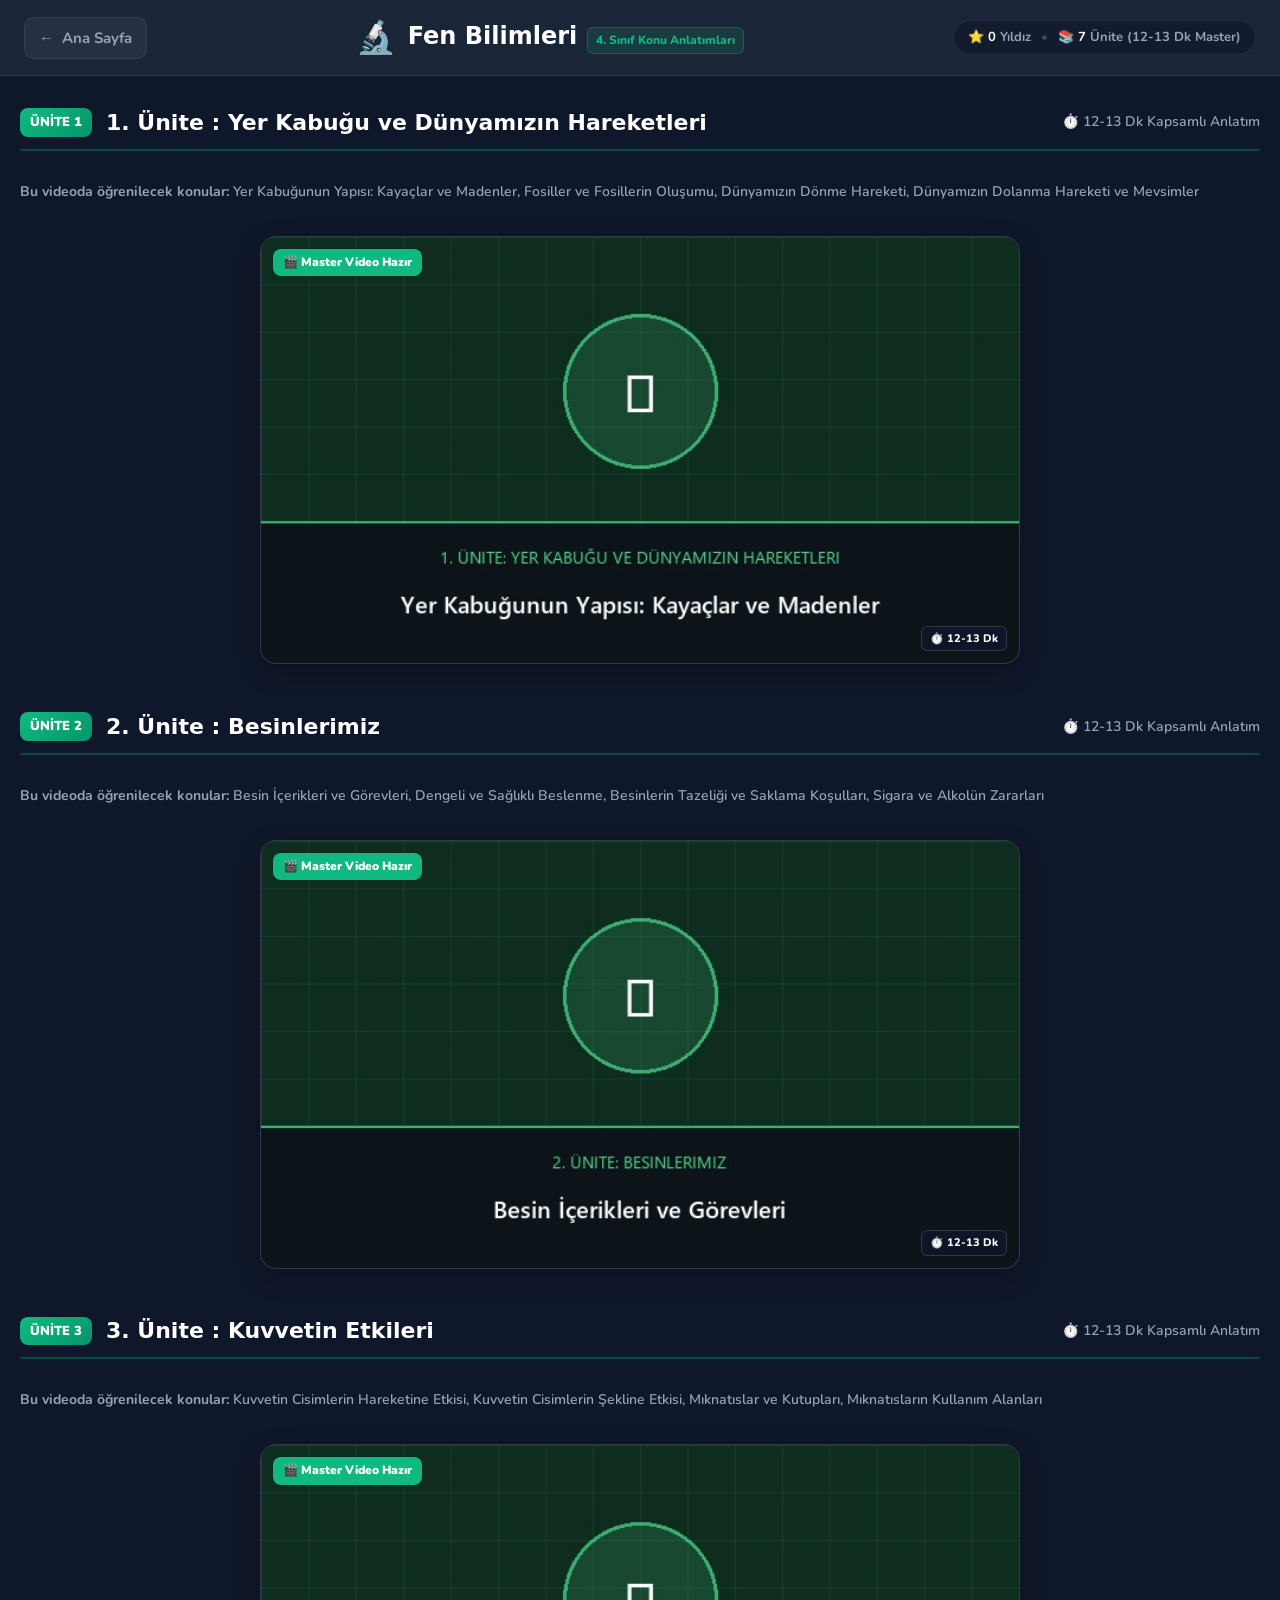
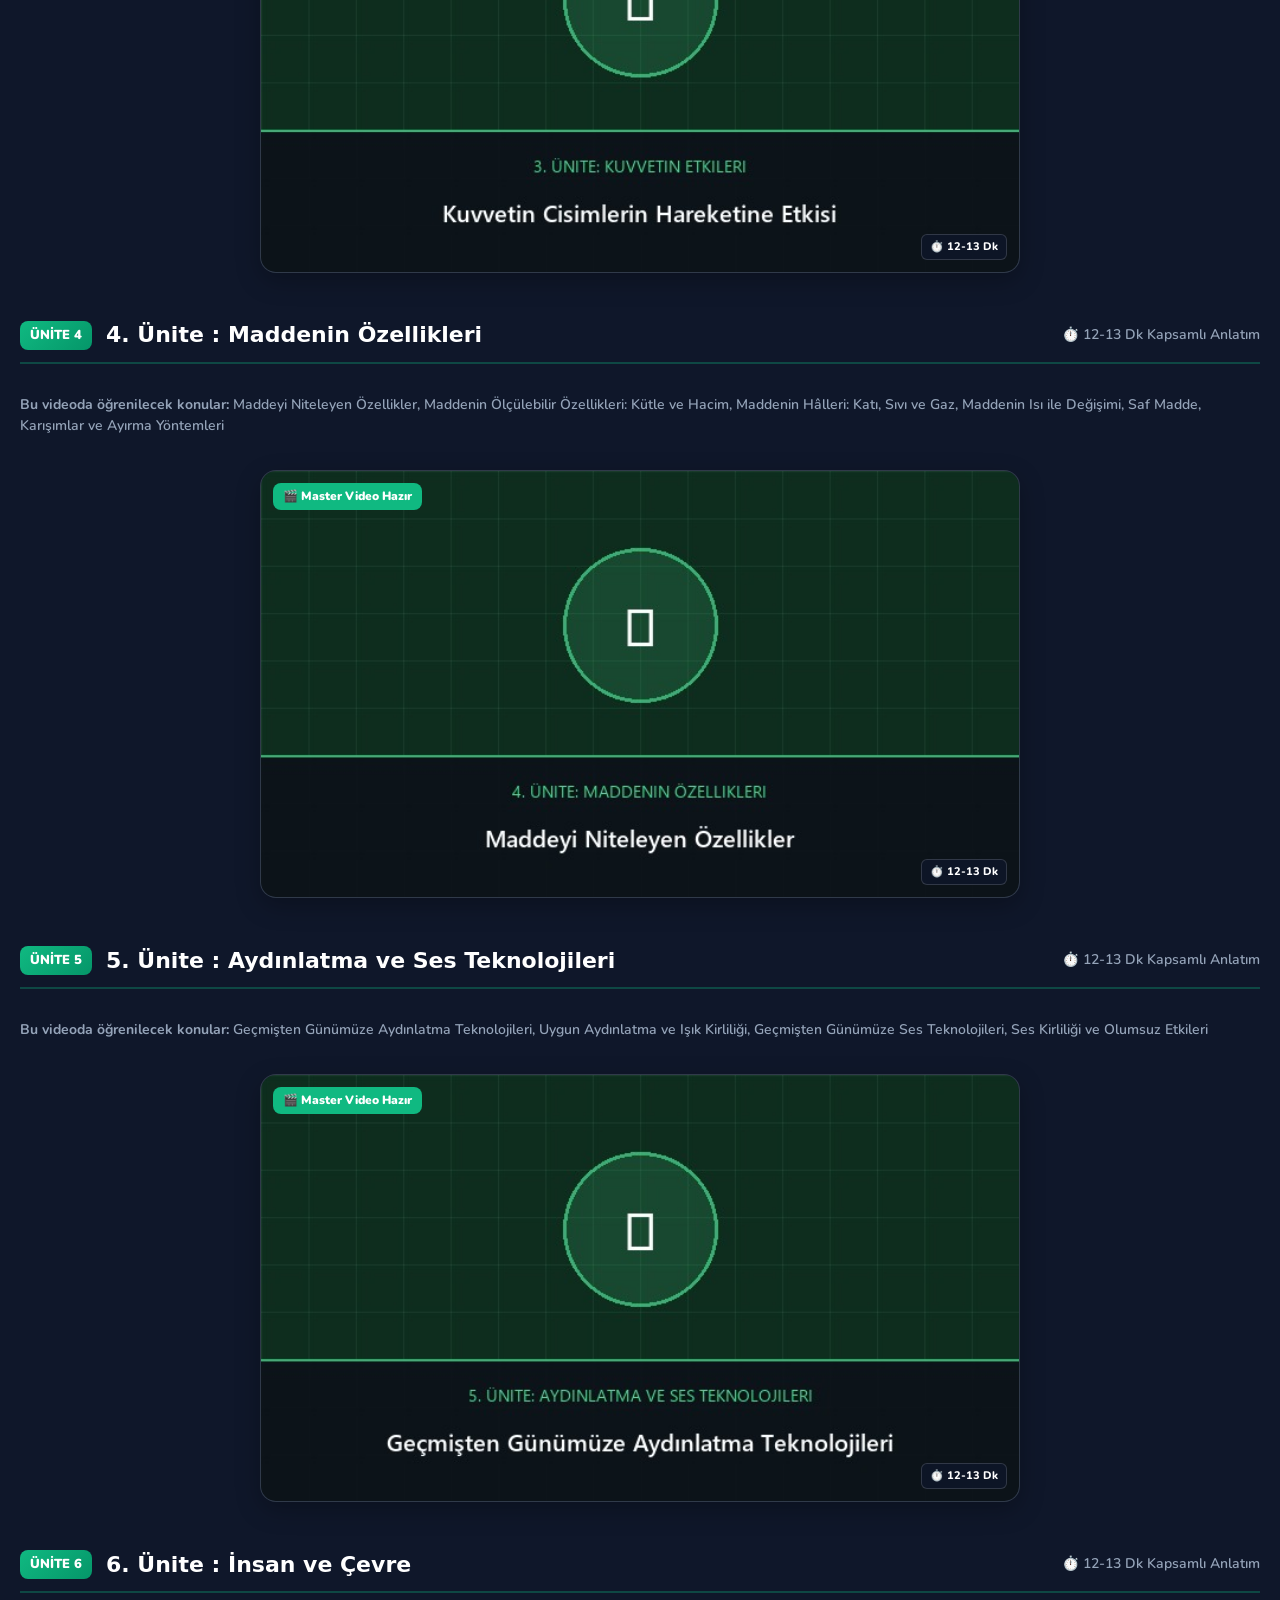
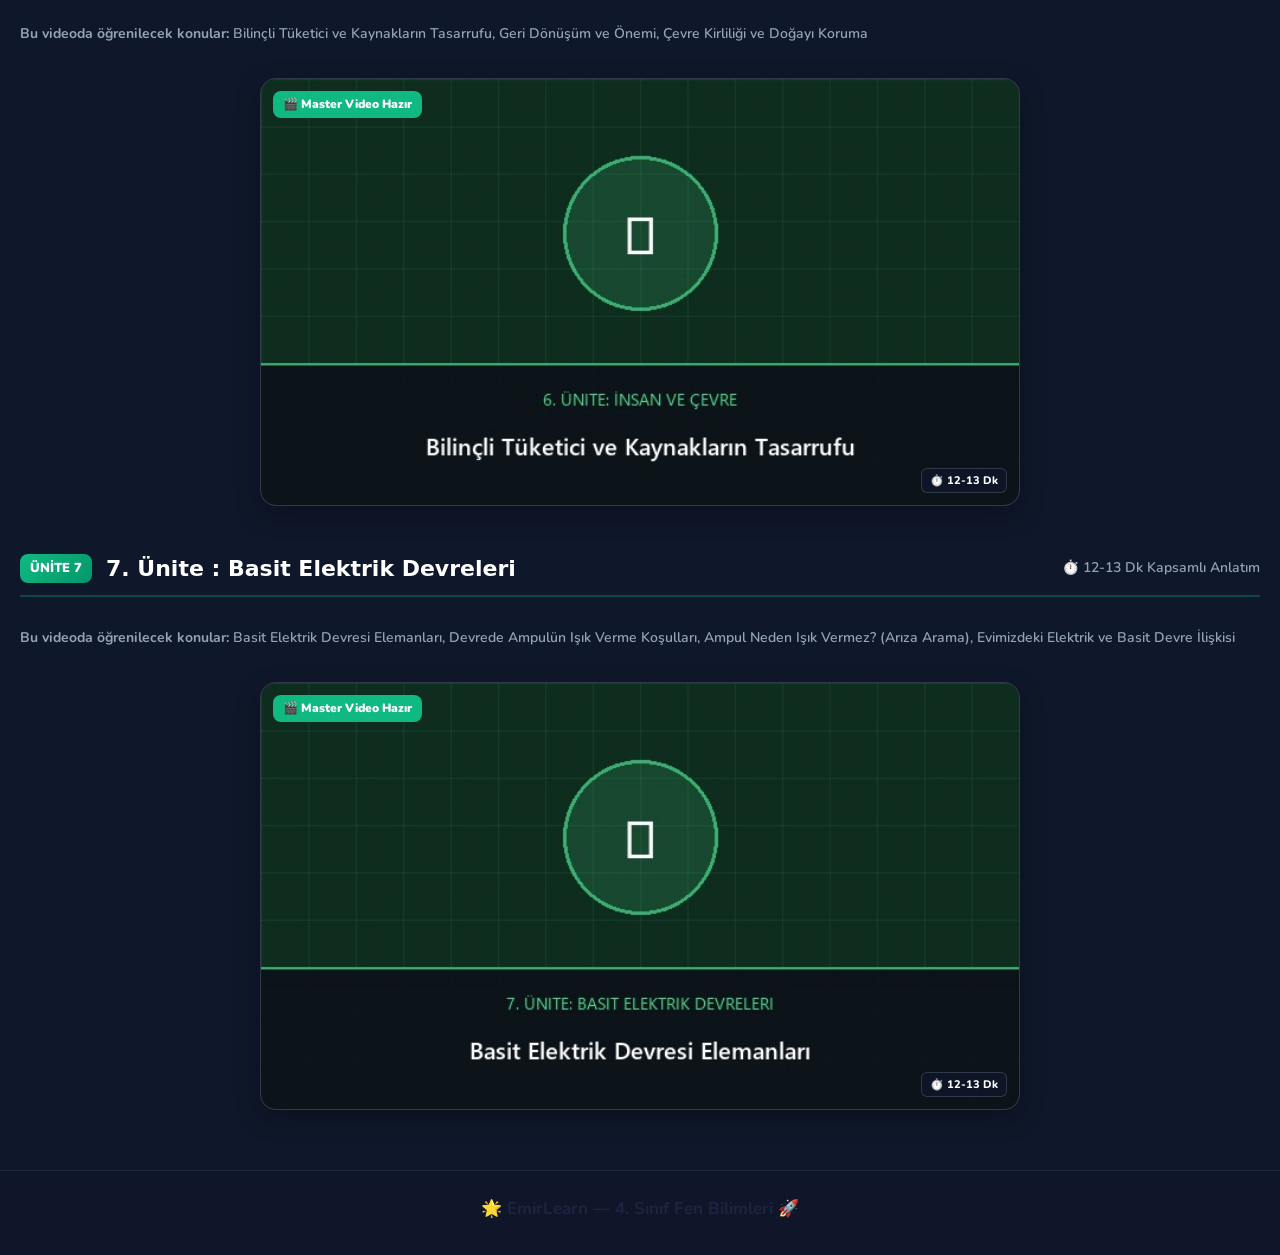
==== commit 1220423e: "2" ====
--- a/fen/index.html
+++ b/fen/index.html
@@ -22,7 +22,7 @@
         <span class="subject-emoji">🔬</span>
         <div class="title-wrap">
           <h1 class="subject-main-heading">Fen Bilimleri</h1>
-          <span class="grade-pill">4. Sınıf MEB Müfredatı</span>
+          <span class="grade-pill">4. Sınıf Konu Anlatımları</span>
         </div>
       </div>
 
--- a/style.css
+++ b/style.css
@@ -1188,6 +1188,7 @@
   font-weight: 800;
   color: var(--marka-koyu);
   white-space: nowrap;
+  max-width: 140px;
   box-shadow: 0 6px 16px rgba(124, 58, 237, 0.25);
   display: flex;
   align-items: center;
@@ -2077,9 +2078,11 @@
 @media (max-width: 768px) {
   .mobil-alt-bar {
     display: flex;
+    padding-bottom: env(safe-area-inset-bottom, 0px);
+    height: calc(56px + env(safe-area-inset-bottom, 0px));
   }
   body {
-    padding-bottom: 64px;
+    padding-bottom: calc(64px + env(safe-area-inset-bottom, 0px));
   }
 }
 
@@ -2189,3 +2192,179 @@
     page-break-after: always;
   }
 }
+
+/* Bulut Senkronizasyon Kapsülü ve Modali */
+.bulut-sync-kapsul {
+  cursor: pointer;
+  background: #EDE9FE;
+  border-color: rgba(124, 58, 237, 0.3);
+  color: var(--marka-koyu);
+  transition: all var(--gecis-hizli);
+}
+.bulut-sync-kapsul:hover {
+  background: var(--marka-acik);
+  border-color: var(--marka);
+  transform: translateY(-2px);
+}
+.bulut-durum-isik {
+  font-size: 0.8rem;
+  display: inline-block;
+}
+@keyframes spin {
+  100% { transform: rotate(360deg); }
+}
+
+.bulut-modal-kart {
+  background: #FFFFFF;
+  border-radius: var(--r-lg);
+  width: 100%;
+  max-width: 520px;
+  padding: var(--s-32);
+  box-shadow: 0 20px 50px rgba(0, 0, 0, 0.3);
+  position: relative;
+  text-align: center;
+  border-top: 8px solid var(--marka);
+}
+
+.bulut-kod-kutusu {
+  background: var(--zemin);
+  border: 2px dashed var(--marka);
+  border-radius: var(--r-md);
+  padding: 16px;
+  margin: 20px 0;
+  display: flex;
+  flex-direction: column;
+  align-items: center;
+  gap: 8px;
+}
+
+.bulut-kod-deger {
+  font-family: var(--font-baslik);
+  font-size: 38px;
+  font-weight: 800;
+  color: var(--marka);
+  letter-spacing: 6px;
+}
+
+
+/* Ders İsimleri Banner Vitrini */
+.ders-banner-alani {
+  max-width: 1280px;
+  margin: var(--s-24) auto 0;
+  padding: 0 var(--s-24);
+  width: 100%;
+}
+
+.ders-banner-govde {
+  display: grid;
+  grid-template-columns: repeat(4, 1fr);
+  gap: var(--s-16);
+}
+
+.ders-banner-karti {
+  background: var(--kart);
+  border-radius: var(--r-lg);
+  border: 2px solid var(--cizgi);
+  padding: var(--s-16) var(--s-20);
+  display: flex;
+  align-items: center;
+  gap: var(--s-16);
+  position: relative;
+  overflow: hidden;
+  cursor: pointer;
+  box-shadow: var(--golge-kart);
+  transition: transform var(--gecis-normal), box-shadow var(--gecis-normal), border-color var(--gecis-normal);
+}
+
+.ders-banner-karti::before {
+  content: "";
+  position: absolute;
+  top: 0;
+  left: 0;
+  width: 6px;
+  height: 100%;
+  background: var(--ders-ana);
+}
+
+.ders-banner-karti:hover {
+  transform: translateY(-4px);
+  border-color: var(--ders-ana);
+  box-shadow: 0 10px 28px rgba(124, 58, 237, 0.12);
+}
+
+.banner-sol-ikon {
+  font-size: 2.5rem;
+  line-height: 1;
+  filter: drop-shadow(0 4px 8px rgba(0,0,0,0.1));
+  flex-shrink: 0;
+  transition: transform var(--gecis-hizli);
+}
+.ders-banner-karti:hover .banner-sol-ikon {
+  transform: scale(1.15) rotate(5deg);
+}
+
+.banner-icerik {
+  flex: 1;
+  min-width: 0;
+}
+
+.banner-ust-etiket {
+  font-size: 0.75rem;
+  font-weight: 800;
+  color: var(--ders-koyu);
+  text-transform: uppercase;
+  letter-spacing: 0.5px;
+}
+
+.banner-ders-adi {
+  font-family: var(--font-baslik);
+  font-size: 1.25rem;
+  font-weight: 800;
+  color: var(--metin);
+  margin: 2px 0;
+  white-space: nowrap;
+  overflow: hidden;
+  text-overflow: ellipsis;
+}
+
+.banner-alt-metin {
+  font-size: 0.8rem;
+  color: var(--metin-ikincil);
+  margin: 0;
+  white-space: nowrap;
+  overflow: hidden;
+  text-overflow: ellipsis;
+}
+
+.banner-ok-butonu {
+  width: 36px;
+  height: 36px;
+  border-radius: 50%;
+  background: var(--ders-acik);
+  color: var(--ders-koyu);
+  display: flex;
+  align-items: center;
+  justify-content: center;
+  font-weight: 800;
+  font-size: 1.1rem;
+  flex-shrink: 0;
+  transition: all var(--gecis-hizli);
+}
+.ders-banner-karti:hover .banner-ok-butonu {
+  background: var(--ders-ana);
+  color: #FFFFFF;
+  transform: translateX(3px);
+}
+
+@media (max-width: 1024px) {
+  .ders-banner-govde {
+    grid-template-columns: repeat(2, 1fr);
+  }
+}
+
+@media (max-width: 600px) {
+  .ders-banner-govde {
+    grid-template-columns: 1fr;
+  }
+}
+
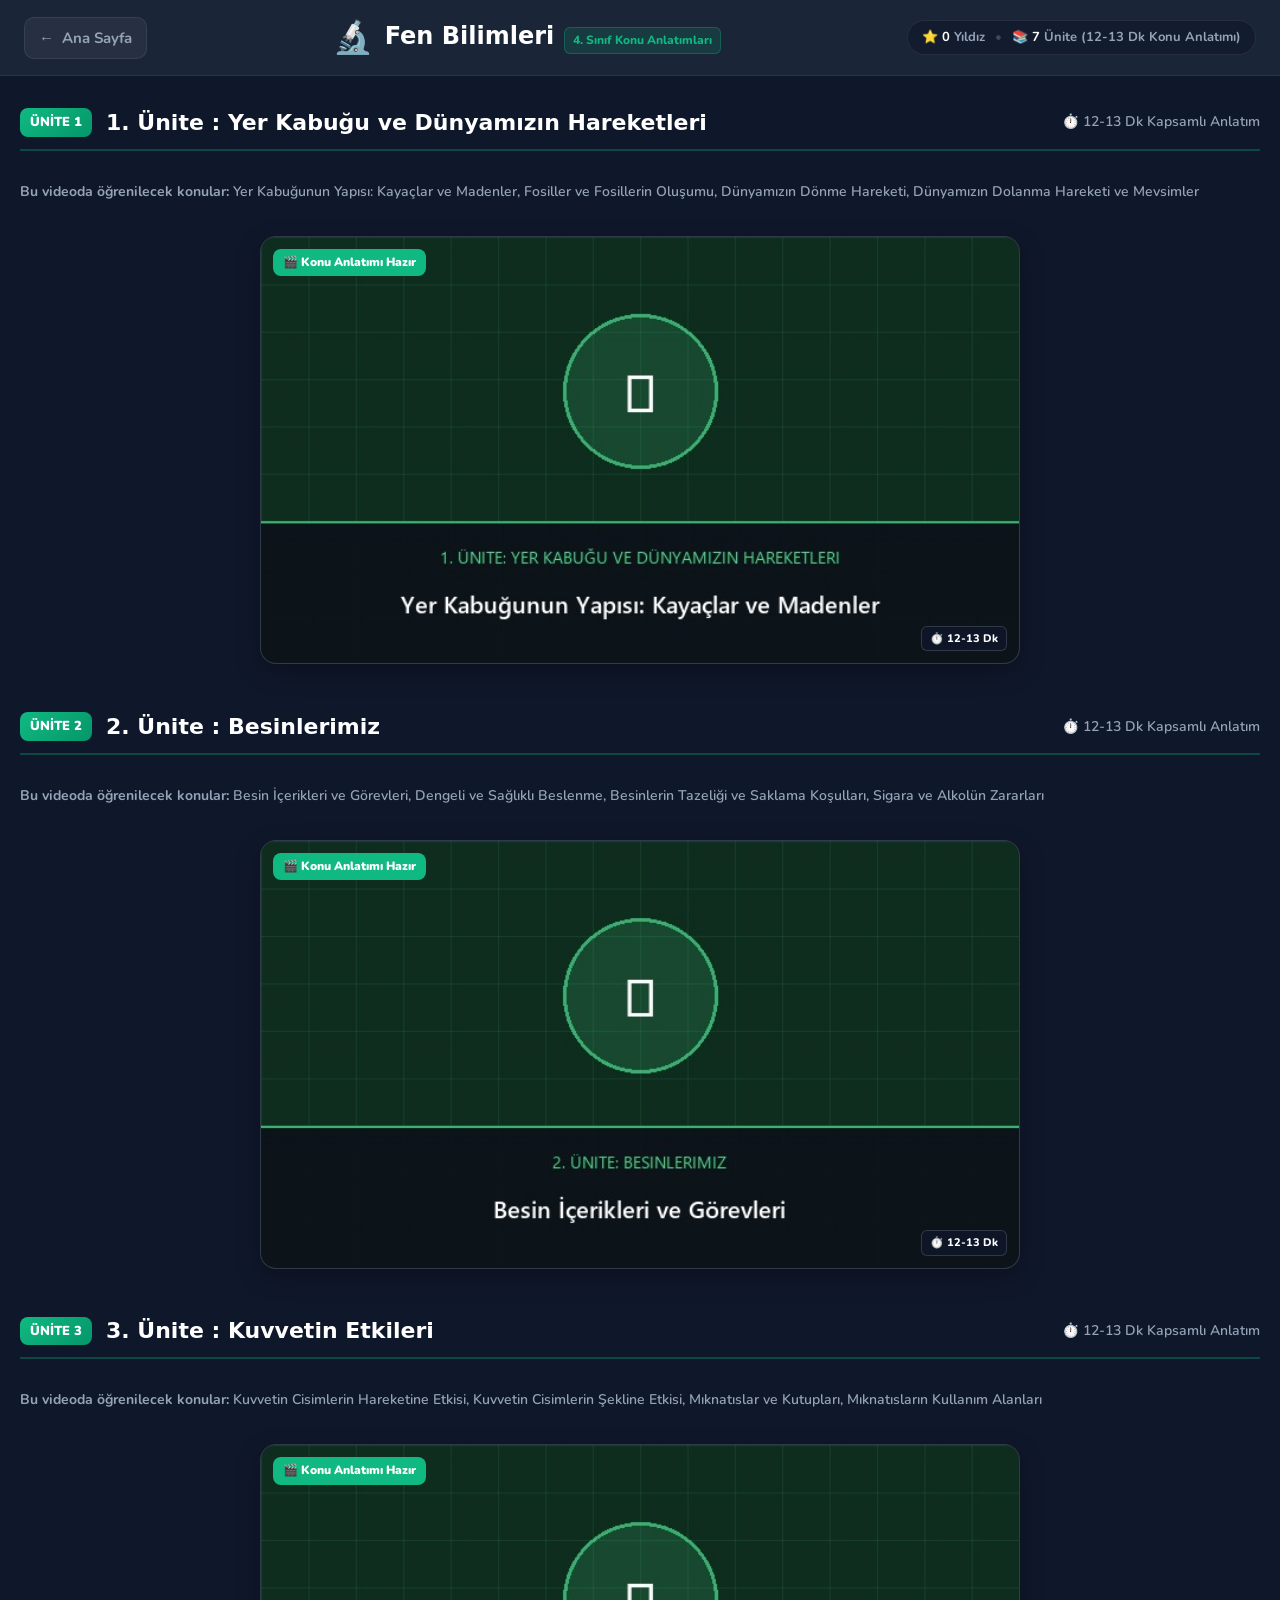
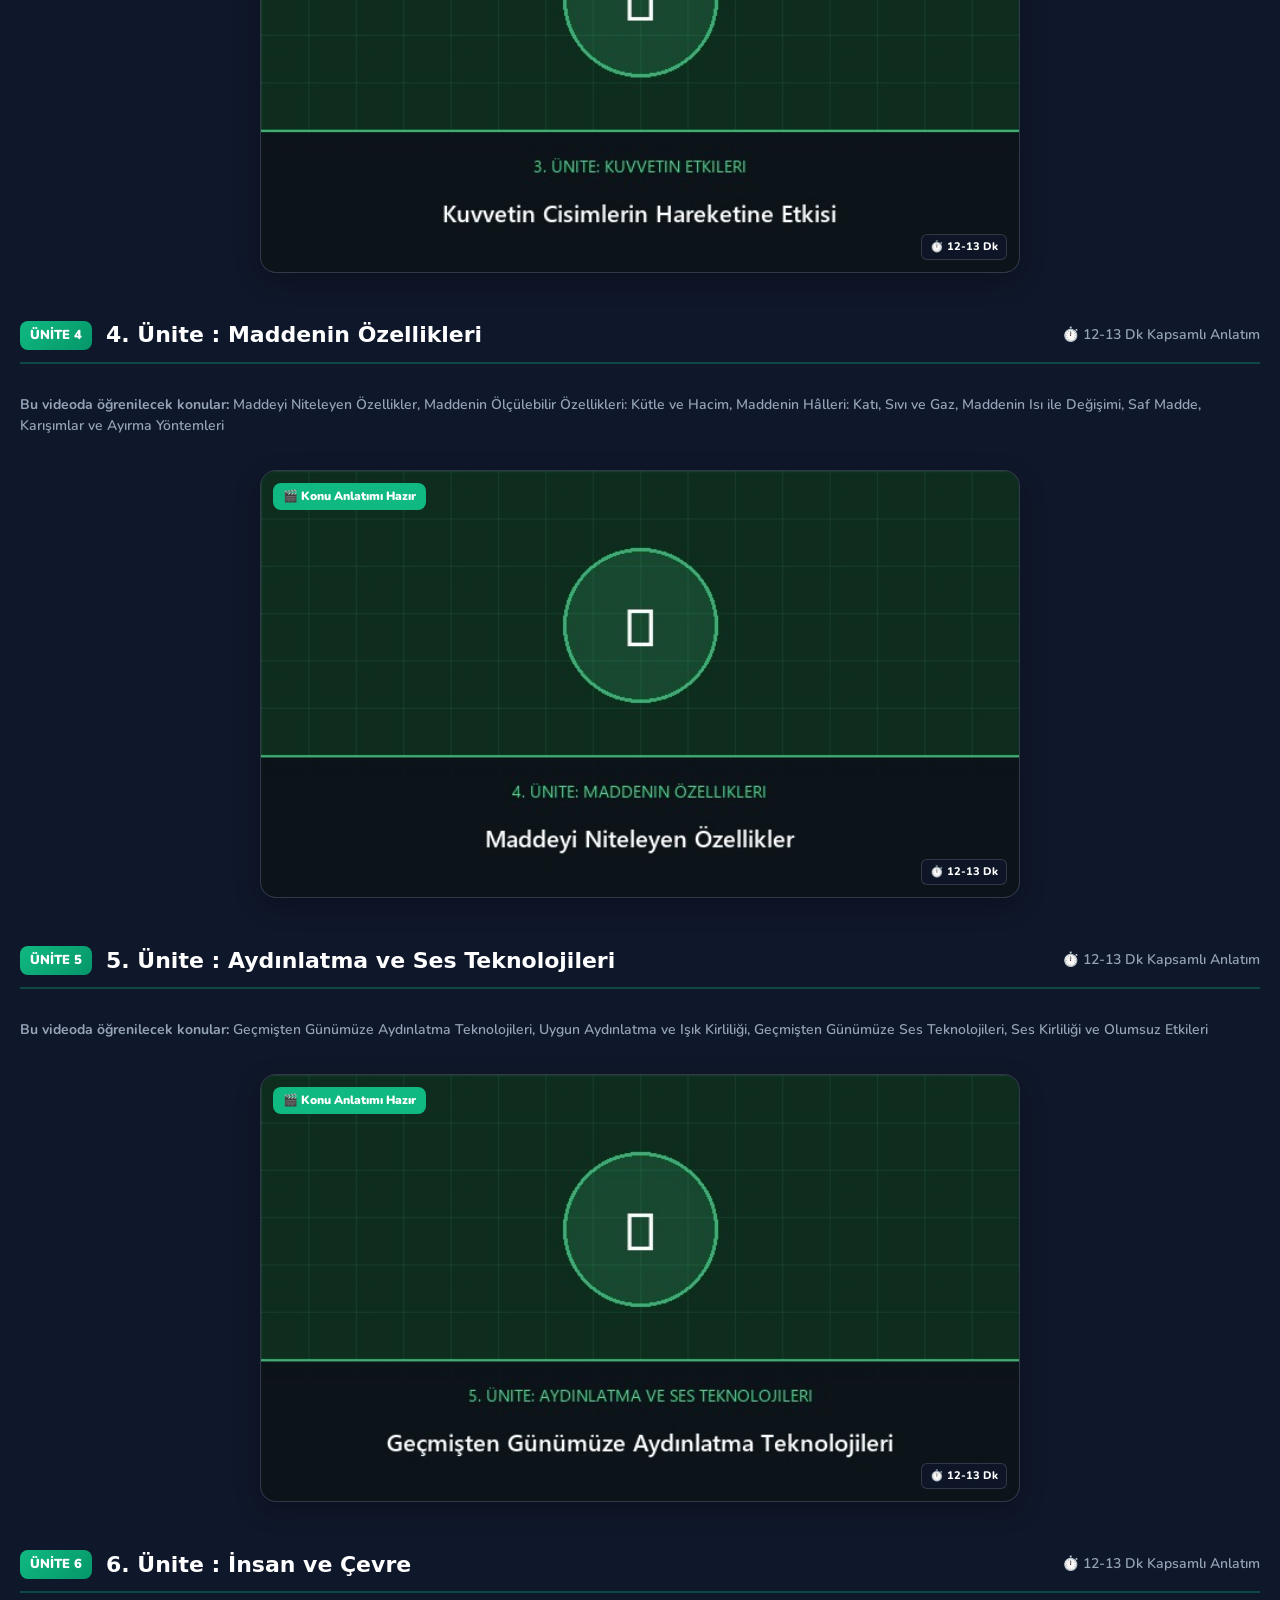
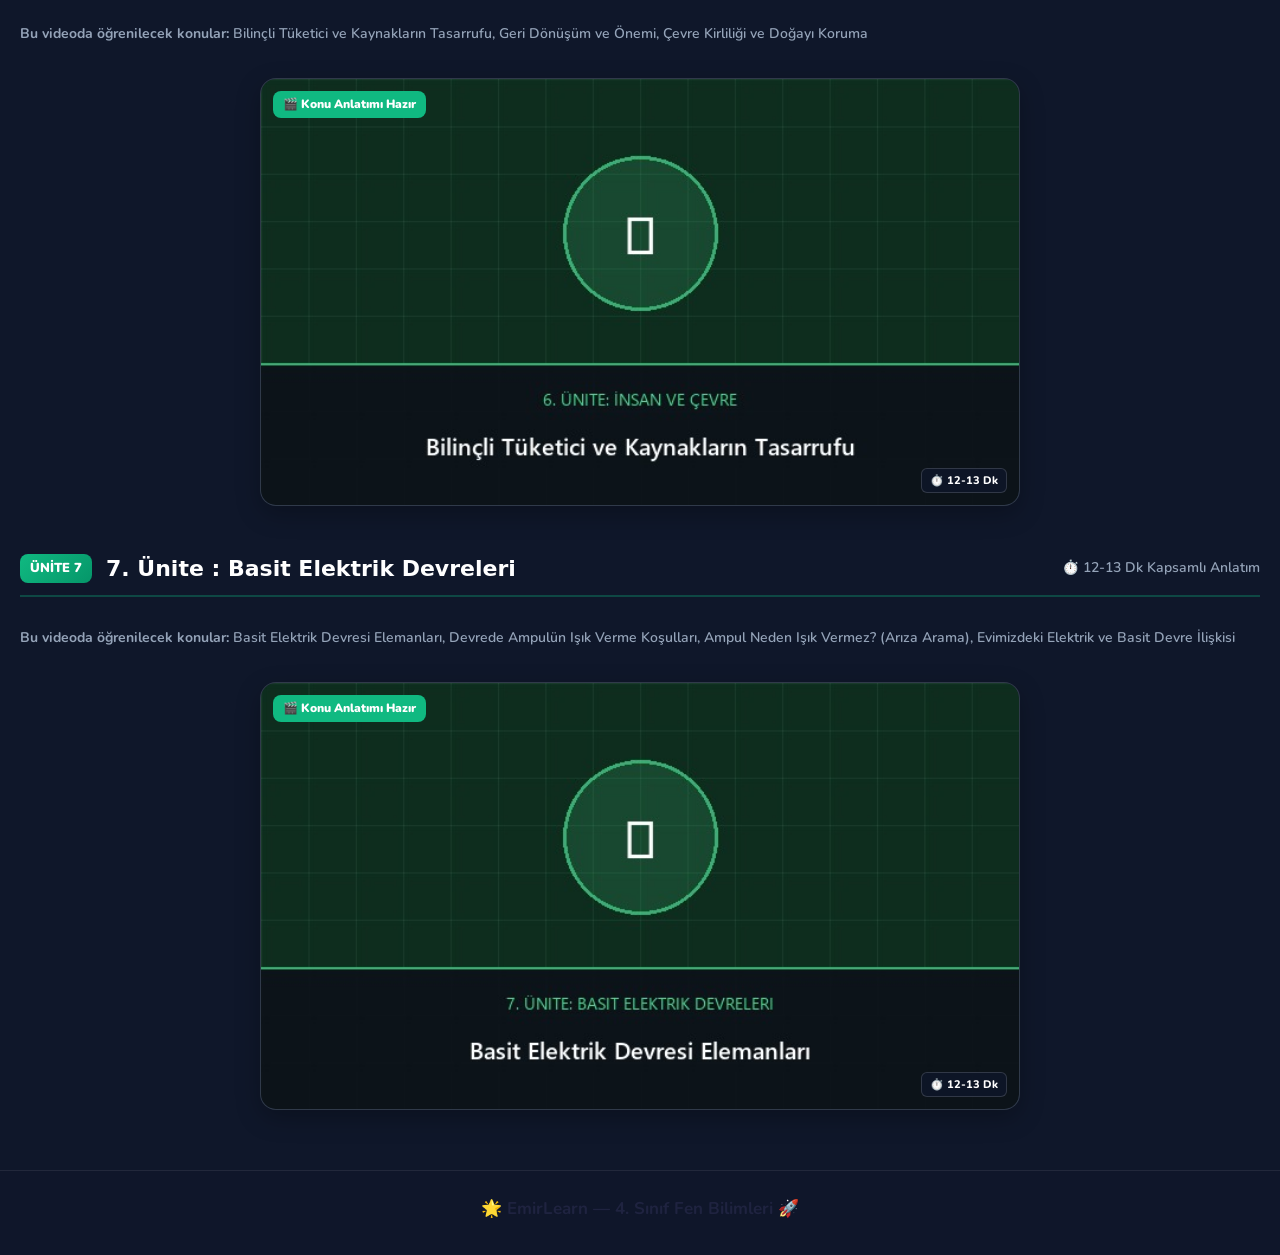
==== commit f50bdf67: "fix(ux): Master Video ifadeleri temizlendi, dogrudan video oynatma ve ders erisimi duzeltildi (v2.4)" ====
--- a/fen/index.html
+++ b/fen/index.html
@@ -29,7 +29,7 @@
       <div class="clean-stats-pill">
         <span class="stat-item">⭐ <strong id="headerStarCount">0</strong> Yıldız</span>
         <span class="stat-divider">•</span>
-        <span class="stat-item">📚 <strong>7</strong> Ünite (12-13 Dk Master)</span>
+        <span class="stat-item">📚 <strong>7</strong> Ünite (12-13 Dk Konu Anlatımı)</span>
       </div>
     </div>
   </header>
--- a/style.css
+++ b/style.css
@@ -1070,6 +1070,8 @@
   position: relative;
   min-height: 480px;
   width: 100%;
+  max-width: 500px;
+  margin: 0 auto;
 }
 
 .harita-svg-yol {
@@ -2246,6 +2248,29 @@
   letter-spacing: 6px;
 }
 
+.bulut-pin-input {
+  font-family: var(--font-baslik);
+  font-size: 32px;
+  font-weight: 800;
+  text-align: center;
+  letter-spacing: 12px;
+  color: var(--marka);
+  background: #FFFFFF;
+  border: 3px solid var(--marka);
+  border-radius: var(--r-md);
+  padding: 10px 16px;
+  width: 200px;
+  max-width: 100%;
+  margin: 12px auto;
+  outline: none;
+  transition: all var(--gecis-hizli);
+  display: block;
+}
+.bulut-pin-input:focus {
+  border-color: var(--renk-birincil);
+  box-shadow: 0 0 0 4px rgba(79, 70, 229, 0.2);
+}
+
 
 /* Ders İsimleri Banner Vitrini */
 .ders-banner-alani {
@@ -2350,6 +2375,37 @@
   flex-shrink: 0;
   transition: all var(--gecis-hizli);
 }
+.banner-alt-eylem {
+  display: flex;
+  align-items: center;
+  gap: var(--s-12);
+  margin-top: 8px;
+}
+.banner-konu-link {
+  font-size: 0.8rem;
+  font-weight: 800;
+  color: var(--ders-koyu);
+  background: var(--ders-acik);
+  padding: 3px 8px;
+  border-radius: var(--r-sm);
+  display: inline-block;
+  transition: all var(--gecis-hizli);
+}
+.ders-banner-karti:hover .banner-konu-link {
+  background: var(--ders-ana);
+  color: #FFFFFF;
+}
+.banner-sayfa-link {
+  font-size: 0.75rem;
+  font-weight: 700;
+  color: var(--metin-ikincil);
+  text-decoration: underline;
+  transition: color var(--gecis-hizli);
+}
+.banner-sayfa-link:hover {
+  color: var(--ders-ana);
+}
+
 .ders-banner-karti:hover .banner-ok-butonu {
   background: var(--ders-ana);
   color: #FFFFFF;
